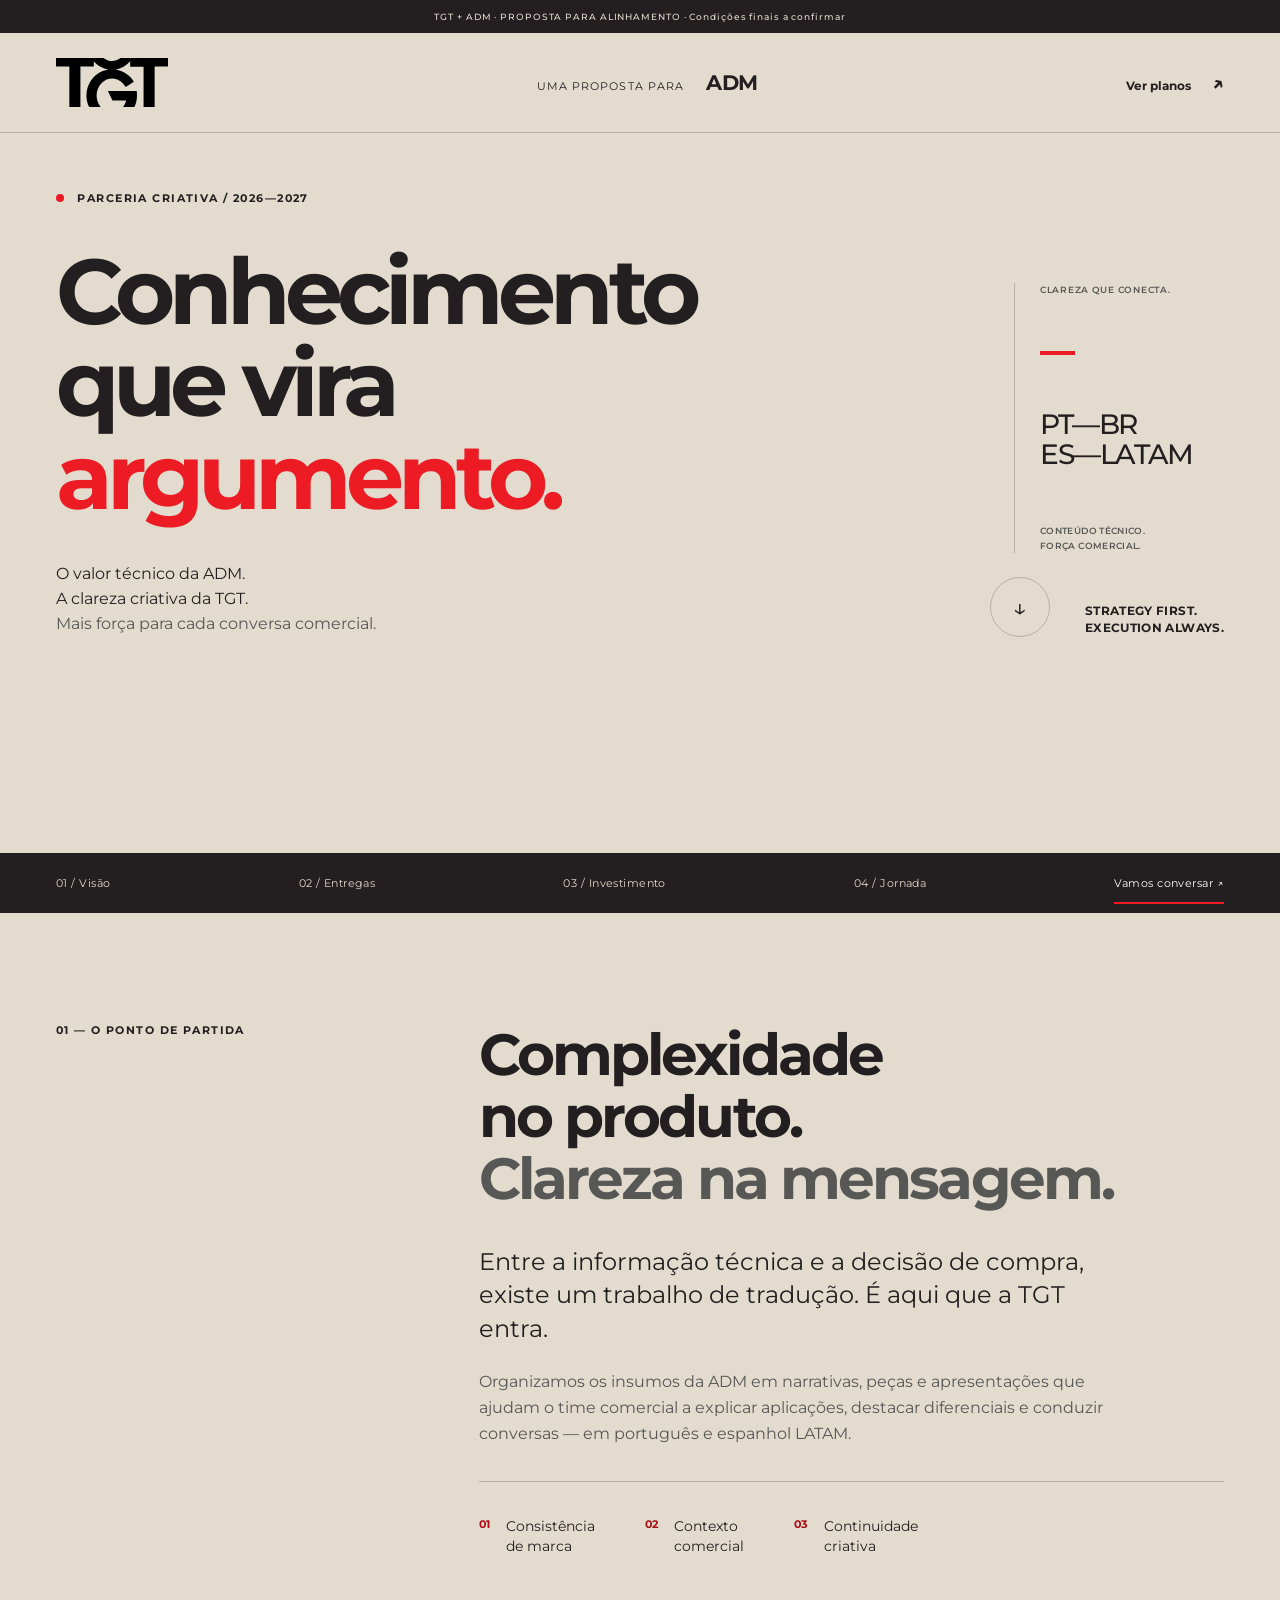
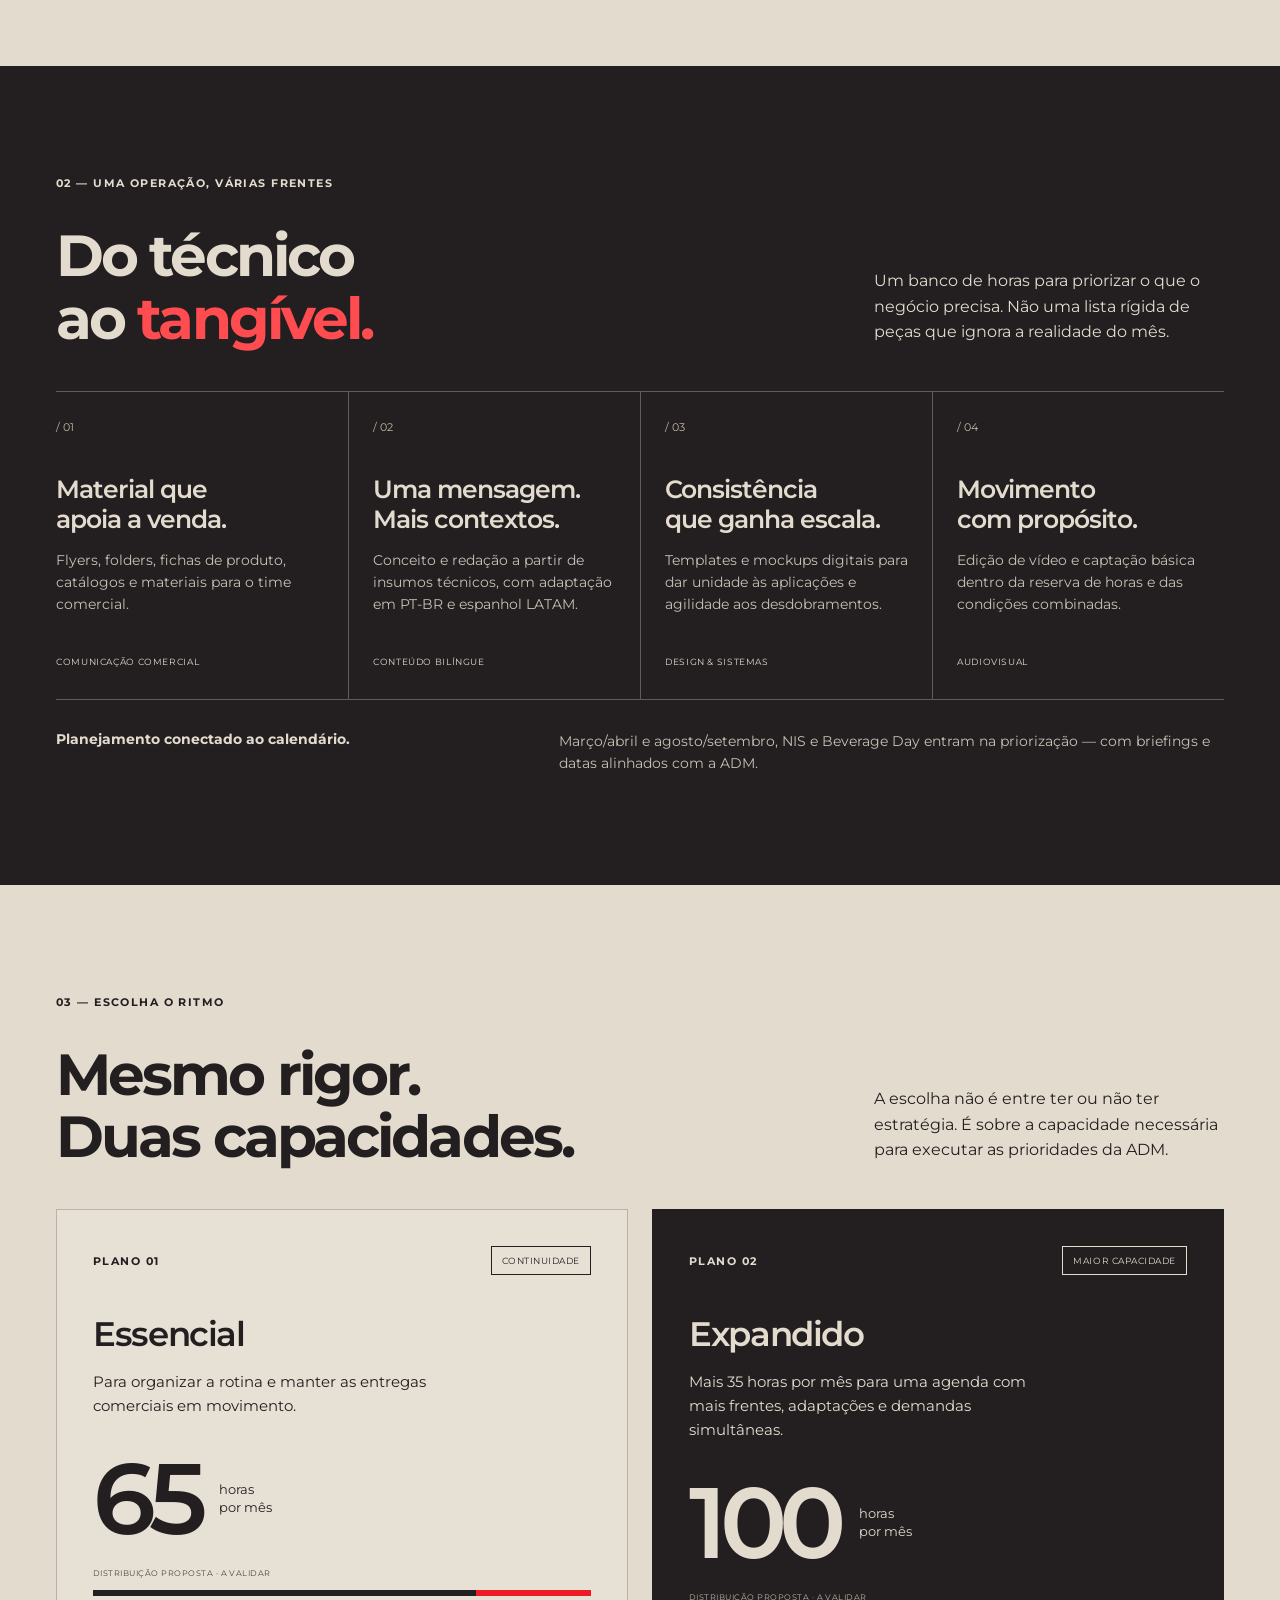
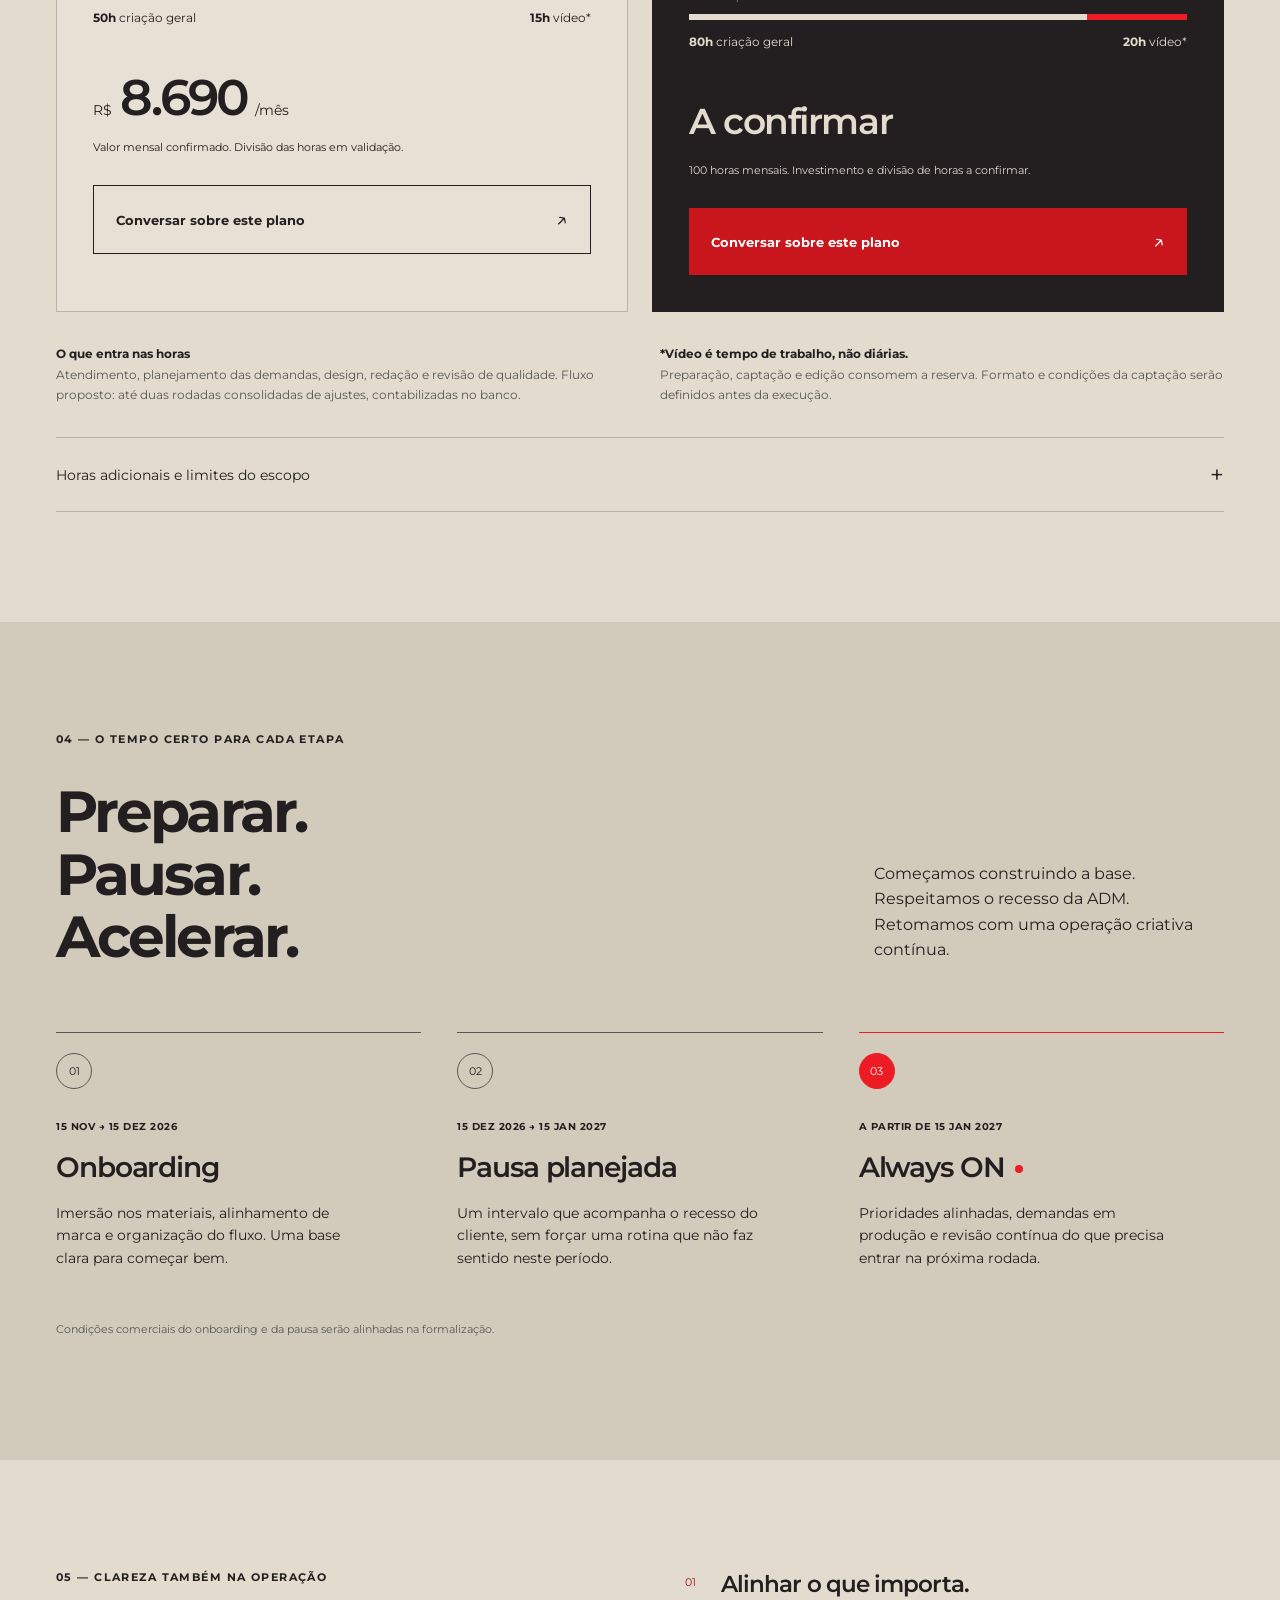
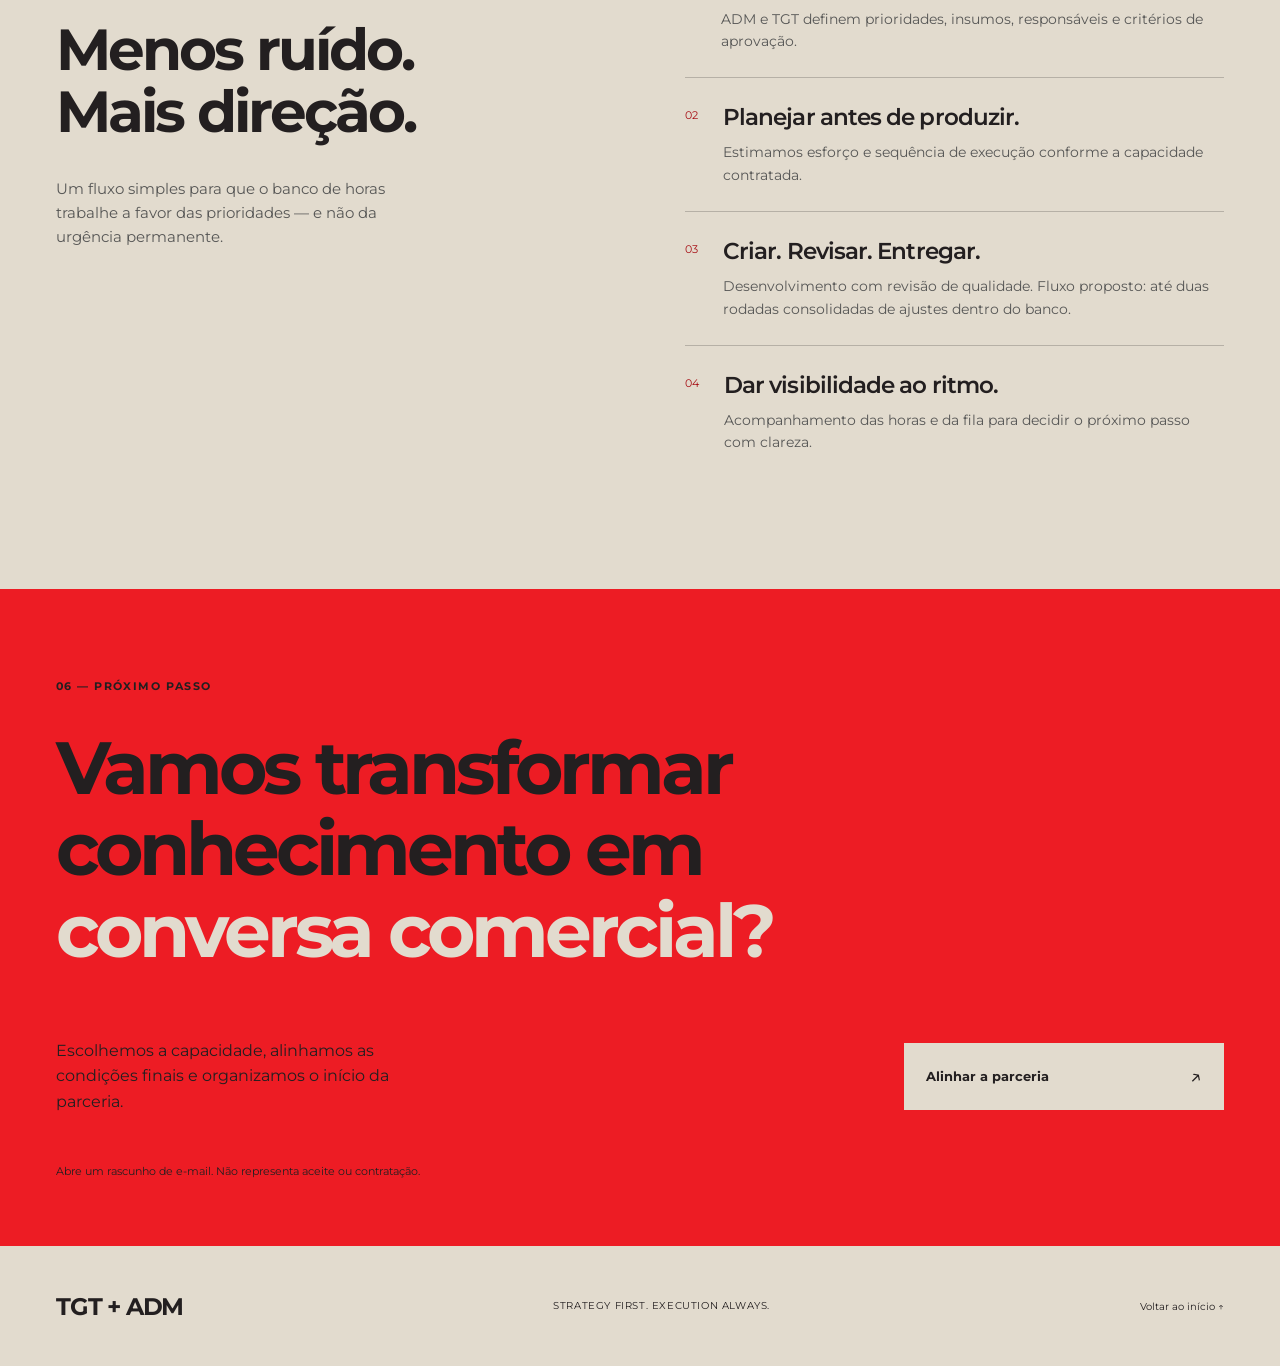
==== proposta-comercial-2026/index.html @ c3265617 "Add isolated TGT ADM commercial proposal preview" ====
<!doctype html>
<html lang="pt-BR">
<head>
<meta charset="utf-8"><meta name="viewport" content="width=device-width, initial-scale=1"><meta name="robots" content="noindex,nofollow"><meta name="theme-color" content="#231F20"><meta name="description" content="TGT + ADM. Proposta de parceria criativa recorrente para transformar conhecimento técnico em comunicação comercial."><title>TGT + ADM — Strategy First. Execution Always.</title><link rel="preconnect" href="https://fonts.googleapis.com"><link rel="preconnect" href="https://fonts.gstatic.com" crossorigin><link href="https://fonts.googleapis.com/css2?family=Montserrat:wght@400;500;600;700;800&display=swap" rel="stylesheet"><link rel="stylesheet" href="styles.css"><script src="app.js" defer></script>
</head>
<body>
<a class="skip" href="#conteudo">Pular para o conteúdo</a>
<div class="draft" role="note">TGT + ADM · PROPOSTA PARA ALINHAMENTO · Condições finais a confirmar</div>
<header class="header"><a href="#inicio" class="wordmark" aria-label="TGT Studio, início"><img src="tgt-logo.svg" alt="TGT Studio" width="112" height="48"></a><span class="collab">UMA PROPOSTA PARA <b>ADM</b></span><a class="header-link" href="#investimento">Ver planos <span aria-hidden="true">↗</span></a></header>
<main id="conteudo">
<section class="hero wrap" id="inicio" aria-labelledby="hero-title">
<div class="eyebrow"><span class="dot"></span> PARCERIA CRIATIVA / 2026—2027</div>
<h1 id="hero-title">Conhecimento<br>que vira<br><em>argumento.</em></h1>
<div class="hero-bottom"><p>O valor técnico da ADM.<br>A clareza criativa da TGT.<br><strong>Mais força para cada conversa comercial.</strong></p><a href="#proposta" class="round-link" aria-label="Explorar a proposta"><span aria-hidden="true">↓</span></a><div class="signature">STRATEGY FIRST.<br>EXECUTION ALWAYS.</div></div>
<div class="hero-stamp" aria-hidden="true"><span class="rail-label">CLAREZA QUE CONECTA.</span><span class="rail-rule"></span><span class="rail-language">PT—BR<br>ES—LATAM</span><span class="rail-small">CONTEÚDO TÉCNICO.<br>FORÇA COMERCIAL.</span></div>
</section>
<nav class="wayfinder" aria-label="Navegação da proposta"><div class="wrap"><a href="#proposta">01 / Visão</a><a href="#escopo">02 / Entregas</a><a href="#investimento">03 / Investimento</a><a href="#cronograma">04 / Jornada</a><a href="#proximo">Vamos conversar ↗</a></div></nav>
<section id="proposta" class="section wrap vision"><div class="section-kicker">01 — O PONTO DE PARTIDA</div><div><h2>Complexidade<br>no produto.<br><span class="muted">Clareza na mensagem.</span></h2><p class="lead">Entre a informação técnica e a decisão de compra, existe um trabalho de tradução. É aqui que a TGT entra.</p><p>Organizamos os insumos da ADM em narrativas, peças e apresentações que ajudam o time comercial a explicar aplicações, destacar diferenciais e conduzir conversas — em português e espanhol LATAM.</p><div class="principles"><div><b>01</b><span>Consistência<br>de marca</span></div><div><b>02</b><span>Contexto<br>comercial</span></div><div><b>03</b><span>Continuidade<br>criativa</span></div></div></div></section>
<section id="escopo" class="section scope"><div class="wrap"><div class="section-top"><div><div class="section-kicker">02 — UMA OPERAÇÃO, VÁRIAS FRENTES</div><h2>Do técnico<br>ao <em>tangível.</em></h2></div><p>Um banco de horas para priorizar o que o negócio precisa. Não uma lista rígida de peças que ignora a realidade do mês.</p></div><div class="scope-grid"><article><span class="card-number">/ 01</span><h3>Material que<br>apoia a venda.</h3><p>Flyers, folders, fichas de produto, catálogos e materiais para o time comercial.</p><span class="tag">COMUNICAÇÃO COMERCIAL</span></article><article><span class="card-number">/ 02</span><h3>Uma mensagem.<br>Mais contextos.</h3><p>Conceito e redação a partir de insumos técnicos, com adaptação em PT-BR e espanhol LATAM.</p><span class="tag">CONTEÚDO BILÍNGUE</span></article><article><span class="card-number">/ 03</span><h3>Consistência<br>que ganha escala.</h3><p>Templates e mockups digitais para dar unidade às aplicações e agilidade aos desdobramentos.</p><span class="tag">DESIGN & SISTEMAS</span></article><article><span class="card-number">/ 04</span><h3>Movimento<br>com propósito.</h3><p>Edição de vídeo e captação básica dentro da reserva de horas e das condições combinadas.</p><span class="tag">AUDIOVISUAL</span></article></div><div class="scope-foot"><b>Planejamento conectado ao calendário.</b><p>Março/abril e agosto/setembro, NIS e Beverage Day entram na priorização — com briefings e datas alinhados com a ADM.</p></div></div></section>
<section id="investimento" class="section wrap"><div class="section-top"><div><div class="section-kicker">03 — ESCOLHA O RITMO</div><h2>Mesmo rigor.<br><em>Duas capacidades.</em></h2></div><p>A escolha não é entre ter ou não ter estratégia. É sobre a capacidade necessária para executar as prioridades da ADM.</p></div><div class="plans"><article class="plan"><div class="plan-top"><span class="eyebrow">PLANO 01</span><span class="plan-label">CONTINUIDADE</span></div><h3>Essencial</h3><p class="plan-desc">Para organizar a rotina e manter as entregas comerciais em movimento.</p><div class="capacity"><strong data-value="baseHours">65</strong><span>horas<br>por mês</span></div><div class="allocation"><span class="allocation-caption">DISTRIBUIÇÃO PROPOSTA · A VALIDAR</span><div class="bar"><span style="width:76.923%"></span></div><p><span><b data-value="baseGeneral">50h</b> criação geral</span><span><b data-value="baseVideo">15h</b> vídeo*</span></p></div><div class="price"><span>R$</span> <strong data-value="basePrice">8.690</strong><span>/mês</span></div><p class="fine">Valor mensal confirmado. Divisão das horas em validação.</p><a class="button outline plan-cta" data-plan="Essencial" href="mailto:j.butuem@gmail.com?subject=Proposta%20ADM%20%7C%20Plano%20Essencial">Conversar sobre este plano <span aria-hidden="true">↗</span></a></article><article class="plan expanded"><div class="plan-top"><span class="eyebrow">PLANO 02</span><span class="plan-label">MAIOR CAPACIDADE</span></div><h3>Expandido</h3><p class="plan-desc">Mais 35 horas por mês para uma agenda com mais frentes, adaptações e demandas simultâneas.</p><div class="capacity"><strong data-value="expandedHours">100</strong><span>horas<br>por mês</span></div><div class="allocation"><span class="allocation-caption">DISTRIBUIÇÃO PROPOSTA · A VALIDAR</span><div class="bar"><span style="width:80%"></span></div><p><span><b data-value="expandedGeneral">80h</b> criação geral</span><span><b data-value="expandedVideo">20h</b> vídeo*</span></p></div><div class="price price-pending"><strong data-value="expandedPrice">A confirmar</strong></div><p class="fine">100 horas mensais. Investimento e divisão de horas a confirmar.</p><a class="button plan-cta" data-plan="Expandido" href="mailto:j.butuem@gmail.com?subject=Proposta%20ADM%20%7C%20Plano%20Expandido">Conversar sobre este plano <span aria-hidden="true">↗</span></a></article></div><div class="plan-notes"><p><b>O que entra nas horas</b><br>Atendimento, planejamento das demandas, design, redação e revisão de qualidade. Fluxo proposto: até duas rodadas consolidadas de ajustes, contabilizadas no banco.</p><p><b>*Vídeo é tempo de trabalho, não diárias.</b><br>Preparação, captação e edição consomem a reserva. Formato e condições da captação serão definidos antes da execução.</p></div><details><summary>Horas adicionais e limites do escopo <span aria-hidden="true">+</span></summary><div class="details-content"><p>Condições especiais para horas adicionais de clientes com contrato, conforme a especialidade. Referência projetada para 2027: <b>criação geral R$ 108/h</b> e <b>vídeo R$ 152/h</b>.</p><p>Nenhum excedente é automático: demanda, estimativa e investimento adicional precisam de aprovação prévia. Produção avançada, produção física de kits, deslocamentos, casting, locações e equipamentos especiais são orçados separadamente.</p></div></details></section>
<section id="cronograma" class="section timeline-section"><div class="wrap"><div class="section-top"><div><div class="section-kicker">04 — O TEMPO CERTO PARA CADA ETAPA</div><h2>Preparar.<br>Pausar.<br><em>Acelerar.</em></h2></div><p>Começamos construindo a base. Respeitamos o recesso da ADM. Retomamos com uma operação criativa contínua.</p></div><div class="timeline"><article><div class="timeline-point"><span>01</span></div><p class="date">15 NOV → 15 DEZ 2026</p><h3>Onboarding</h3><p>Imersão nos materiais, alinhamento de marca e organização do fluxo. Uma base clara para começar bem.</p></article><article><div class="timeline-point"><span>02</span></div><p class="date">15 DEZ 2026 → 15 JAN 2027</p><h3>Pausa planejada</h3><p>Um intervalo que acompanha o recesso do cliente, sem forçar uma rotina que não faz sentido neste período.</p></article><article><div class="timeline-point active"><span>03</span></div><p class="date">A PARTIR DE 15 JAN 2027</p><h3>Always ON<span class="dot"></span></h3><p>Prioridades alinhadas, demandas em produção e revisão contínua do que precisa entrar na próxima rodada.</p></article></div><p class="timeline-note">Condições comerciais do onboarding e da pausa serão alinhadas na formalização.</p></div></section>
<section id="processo" class="section wrap process"><div><div class="section-kicker">05 — CLAREZA TAMBÉM NA OPERAÇÃO</div><h2>Menos ruído.<br><em>Mais direção.</em></h2><p>Um fluxo simples para que o banco de horas trabalhe a favor das prioridades — e não da urgência permanente.</p></div><ol><li><span>01</span><div><h3>Alinhar o que importa.</h3><p>ADM e TGT definem prioridades, insumos, responsáveis e critérios de aprovação.</p></div></li><li><span>02</span><div><h3>Planejar antes de produzir.</h3><p>Estimamos esforço e sequência de execução conforme a capacidade contratada.</p></div></li><li><span>03</span><div><h3>Criar. Revisar. Entregar.</h3><p>Desenvolvimento com revisão de qualidade. Fluxo proposto: até duas rodadas consolidadas de ajustes dentro do banco.</p></div></li><li><span>04</span><div><h3>Dar visibilidade ao ritmo.</h3><p>Acompanhamento das horas e da fila para decidir o próximo passo com clareza.</p></div></li></ol></section>
<section id="proximo" class="closing"><div class="wrap"><div class="section-kicker">06 — PRÓXIMO PASSO</div><h2>Vamos transformar<br>conhecimento em<br><em>conversa comercial?</em></h2><div class="closing-bottom"><p>Escolhemos a capacidade, alinhamos as condições finais e organizamos o início da parceria.</p><a class="button light" href="mailto:j.butuem@gmail.com?subject=TGT%20%2B%20ADM%20%7C%20Alinhar%20proposta&body=Ol%C3%A1%2C%20vamos%20conversar%20sobre%20a%20proposta%20TGT%20%2B%20ADM%20e%20alinhar%20as%20condi%C3%A7%C3%B5es%20finais%3F">Alinhar a parceria <span aria-hidden="true">↗</span></a></div><p class="cta-note">Abre um rascunho de e-mail. Não representa aceite ou contratação.</p></div></section>
</main><footer class="wrap"><span class="footer-mark">TGT + ADM</span><p>STRATEGY FIRST. EXECUTION ALWAYS.</p><a href="#inicio">Voltar ao início ↑</a></footer>
</body></html>
---- proposta-comercial-2026/styles.css ----
:root{--ink:#231f20;--paper:#e2dbce;--red:#ed1c24;--gray:#575756;--line:rgba(35,31,32,.23)}*{box-sizing:border-box}html{scroll-behavior:smooth;scroll-padding-top:80px}body{margin:0;background:var(--paper);color:var(--ink);font-family:Arial,Helvetica,sans-serif;-webkit-font-smoothing:antialiased}a{color:inherit;text-decoration:none}button,a,summary{-webkit-tap-highlight-color:transparent}a:focus-visible,summary:focus-visible{outline:3px solid currentColor;outline-offset:6px}.skip{position:fixed;top:-100px;left:12px;z-index:100;background:var(--paper);padding:15px}.skip:focus{top:10px}.wrap{width:min(1280px,calc(100% - 112px));margin:auto}.draft{font-size:11px;letter-spacing:.07em;text-align:center;background:#f5b947;color:var(--ink);padding:9px 16px}.header{height:100px;padding:0 56px;display:flex;align-items:center;justify-content:space-between;border-bottom:1px solid var(--line)}.wordmark{font-size:54px;font-weight:900;letter-spacing:-5px;line-height:.7;display:flex;align-items:center;gap:15px}.wordmark span{font-size:10px;letter-spacing:.1em;writing-mode:vertical-rl}.collab{font-size:11px;letter-spacing:.1em}.collab b{font-size:21px;letter-spacing:-.03em;margin-left:18px}.header-link{font-size:12px;font-weight:bold;padding:16px 0}.header-link span{margin-left:18px;font-size:20px}.hero{position:relative;padding-top:58px;padding-bottom:42px;min-height:720px}.eyebrow,.section-kicker{font-size:11px;letter-spacing:.13em;font-weight:700}.dot{display:inline-block;width:8px;height:8px;background:var(--red);border-radius:50%;margin-right:9px}.hero h1{font-size:clamp(60px,7.7vw,118px);font-weight:500;letter-spacing:-.072em;line-height:.94;margin:42px 0 40px;position:relative;z-index:1}em{font-family:Georgia,'Times New Roman',serif;font-weight:400;letter-spacing:-.055em}.hero h1 em{color:var(--red)}.hero-stamp{position:absolute;right:20px;top:145px;font-size:85px;font-weight:bold;letter-spacing:-.06em;line-height:.94;transform:rotate(-8deg);padding:28px;border:1px solid var(--line);width:265px;aspect-ratio:1;display:flex;flex-direction:column;justify-content:center}.hero-stamp span{font-size:40px;color:var(--red);font-weight:400}.hero-bottom{display:flex;align-items:flex-end;justify-content:space-between;gap:35px}.hero-bottom p{font-size:16px;line-height:1.55;margin:0}.hero-bottom strong{font-weight:400;color:var(--gray)}.round-link{display:flex;align-items:center;justify-content:center;border:1px solid var(--line);width:60px;height:60px;border-radius:50%;font-size:25px;margin-left:auto;transition:background .2s}.round-link:hover{background:var(--ink);color:var(--paper)}.signature{font-size:12px;font-weight:bold;letter-spacing:.03em;line-height:1.4}.wayfinder{position:sticky;top:0;z-index:10;background:var(--ink);color:var(--paper)}.wayfinder .wrap{display:flex;justify-content:space-between;align-items:center;gap:20px}.wayfinder a{font-size:11px;letter-spacing:.04em;padding:23px 0;white-space:nowrap;position:relative}.wayfinder a:last-child{color:#fff}.wayfinder a[aria-current=true]:after{content:'';position:absolute;bottom:9px;left:0;width:100%;height:2px;background:var(--red)}.section{padding-top:110px;padding-bottom:110px}.section-kicker{margin-bottom:34px}h2{font-size:clamp(42px,4.8vw,72px);font-weight:500;line-height:1.02;letter-spacing:-.055em;margin:0 0 35px}p{line-height:1.6}h3{font-weight:500;letter-spacing:-.04em}.muted{color:var(--gray)}.vision{display:grid;grid-template-columns:1fr 2fr;gap:50px}.vision .lead{font-size:24px;line-height:1.4;max-width:650px}.vision p:not(.lead){font-size:16px;max-width:640px;color:var(--gray)}.principles{display:flex;gap:50px;padding-top:35px;margin-top:35px;border-top:1px solid var(--line)}.principles div{display:flex;gap:16px;font-size:14px;line-height:1.4}.principles b{font-size:11px;color:#a71016}.scope{background:var(--ink);color:var(--paper)}.section-top{display:flex;justify-content:space-between;align-items:flex-end;gap:60px;margin-bottom:42px}.section-top h2{margin-bottom:0}.section-top>p{font-size:16px;max-width:350px;margin:0 0 4px}.scope em{color:#ff4c50}.scope-grid{display:grid;grid-template-columns:repeat(4,1fr);border-top:1px solid #625b5b;border-bottom:1px solid #625b5b}.scope-grid article{padding:28px 24px 32px 0;display:flex;flex-direction:column}.scope-grid article+article{border-left:1px solid #625b5b;padding-left:24px}.card-number{color:#c3b8a6;font-size:11px}.scope-grid h3{font-size:27px;line-height:1.12;margin:40px 0 15px}.scope-grid p{font-size:14px;color:#c7c0b5;margin:0 0 40px}.tag{font-size:9px;letter-spacing:.07em;margin-top:auto}.scope-foot{display:grid;grid-template-columns:1fr 1.5fr;gap:60px;padding-top:30px;font-size:14px}.scope-foot p{margin:0;color:#c7c0b5}.plans{display:grid;grid-template-columns:1fr 1fr;gap:24px}.plan{border:1px solid var(--line);padding:36px;background:rgba(255,255,255,.14)}.plan.expanded{background:var(--ink);color:var(--paper)}.plan-top{display:flex;justify-content:space-between;gap:20px;align-items:center}.plan-label{font-size:9px;letter-spacing:.06em;border:1px solid currentColor;padding:8px 10px}.plan h3{font-size:36px;margin:38px 0 10px}.plan-desc{font-size:15px;max-width:360px;min-height:48px}.capacity{display:flex;align-items:center;gap:20px;margin:35px 0 25px}.capacity strong{font-size:100px;line-height:.9;letter-spacing:-.075em;font-weight:500}.capacity>span{font-size:13px;line-height:1.4}.bar{height:6px;background:var(--red);overflow:hidden}.bar span{display:block;background:var(--ink);height:100%;transform-origin:left}.expanded .bar span{background:var(--paper)}.allocation p{display:flex;justify-content:space-between;font-size:12px}.allocation b{font-weight:bold}.price{margin-top:40px;display:flex;align-items:baseline;gap:8px}.price strong{font-size:50px;font-weight:500;letter-spacing:-.055em}.price>span{font-size:14px}.fine{font-size:11px;min-height:35px;line-height:1.5}.button{display:flex;justify-content:space-between;align-items:center;gap:20px;background:var(--red);color:#fff;padding:20px 22px;font-size:13px;font-weight:bold;min-height:60px;transition:transform .2s,background .2s}.button:hover{background:#bd1017;transform:translateY(-2px)}.button span{font-size:22px;font-weight:400}.button.outline{background:transparent;color:var(--ink);border:1px solid var(--ink)}.button.outline:hover{background:var(--ink);color:var(--paper)}.plan-notes{display:grid;grid-template-columns:1fr 1fr;gap:40px;padding:20px 0}.plan-notes p{font-size:12px;line-height:1.7;color:var(--gray)}.plan-notes b{color:var(--ink)}details{border-top:1px solid var(--line);border-bottom:1px solid var(--line)}summary{cursor:pointer;list-style:none;padding:22px 0;font-size:14px;display:flex;justify-content:space-between;align-items:center}summary::-webkit-details-marker{display:none}summary span{font-size:24px}details[open] summary span{transform:rotate(45deg)}.details-content{max-width:850px;padding-bottom:20px;font-size:13px}.timeline-section{background:#d2cabb}.timeline{display:grid;grid-template-columns:repeat(3,1fr);gap:36px;margin-top:65px}.timeline-point{border-top:1px solid var(--gray);padding-top:20px}.timeline-point span{display:inline-flex;width:36px;height:36px;border:1px solid var(--gray);border-radius:50%;align-items:center;justify-content:center;font-size:11px}.timeline-point.active{border-color:var(--red)}.timeline-point.active span{background:var(--red);color:#fff;border-color:var(--red)}.date{font-size:10px;font-weight:bold;letter-spacing:.05em;margin:30px 0 15px}.timeline h3{font-size:28px;margin:0 0 18px}.timeline h3 .dot{margin-left:10px;vertical-align:middle}.timeline article>p:last-child{font-size:14px;max-width:315px}.timeline-note{font-size:11px;color:var(--gray);margin-top:38px}.process{display:grid;grid-template-columns:1fr 1fr;gap:90px}.process>div>p{max-width:375px;font-size:15px;color:var(--gray)}.process ol{list-style:none;padding:0;margin:0}.process li{display:flex;gap:25px;padding:25px 0;border-top:1px solid var(--line)}.process li:first-child{padding-top:0;border:0}.process li>span{font-size:11px;color:#a71016;padding-top:5px}.process h3{font-size:23px;margin:0 0 10px}.process li p{font-size:14px;color:var(--gray);margin:0}.closing{background:var(--red);color:var(--ink);padding:90px 0 55px}.closing h2{font-size:clamp(45px,6.2vw,90px);line-height:1.04;max-width:1100px;margin-bottom:50px}.closing h2 em{color:#fff}.closing-bottom{display:flex;align-items:center;justify-content:space-between;gap:60px}.closing-bottom p{max-width:390px;font-size:16px}.button.light{background:var(--paper);color:var(--ink);min-width:320px}.button.light:hover{background:#fff}.cta-note{font-size:11px;margin-top:32px}footer{display:flex;justify-content:space-between;align-items:center;gap:30px;min-height:120px;font-size:10px}footer p{letter-spacing:.06em}.footer-mark{font-size:24px;font-weight:bold;letter-spacing:-.05em}footer a{padding:16px 0}.in-view .bar span{animation:capacity .65s ease-out}.in-view .timeline-point.active span{animation:point .45s ease-out}@keyframes capacity{from{transform:scaleX(.6)}to{transform:scaleX(1)}}@keyframes point{from{transform:scale(.8)}to{transform:scale(1)}}@media(min-width:1500px){.hero{min-height:780px}}@media(max-width:1000px){.wrap{width:calc(100% - 64px)}.header{padding:0 32px}.hero-stamp{right:0;width:200px;font-size:64px;top:130px}.hero{min-height:620px}.hero h1{font-size:80px}.section{padding:80px 0}.vision{grid-template-columns:1fr 2.2fr;gap:30px}.scope-grid{grid-template-columns:1fr 1fr}.scope-grid article{padding:28px!important;border-bottom:1px solid #625b5b}.scope-grid article:nth-child(3){border-left:0}.scope-grid article:nth-child(3),.scope-grid article:nth-child(4){border-bottom:0}.plan{padding:25px}.plan-label{font-size:8px}.plan-top{gap:8px}.price strong{font-size:44px}.process{gap:45px}.timeline{gap:24px}.signature{font-size:10px}.section-top>p{max-width:300px}.principles{gap:25px}}@media(max-width:700px){html{scroll-padding-top:67px}.wrap{width:calc(100% - 40px)}.draft{font-size:9px;line-height:1.4;padding:8px 12px}.header{height:82px;padding:0 20px}.wordmark{font-size:44px;gap:12px}.wordmark span{font-size:8px}.collab{font-size:8px}.collab b{display:block;margin:5px 0 0;font-size:18px}.header-link{font-size:10px}.header-link span{margin-left:8px}.hero{padding-top:35px;min-height:auto;padding-bottom:34px}.hero .eyebrow{font-size:9px}.hero h1{font-size:clamp(49px,11.6vw,80px);margin:37px 0 30px;letter-spacing:-.065em}.hero-stamp{display:none}.hero-bottom{gap:15px;align-items:center}.hero-bottom p{font-size:12px}.hero-bottom strong{display:block;max-width:225px;margin-top:9px}.signature{display:none}.round-link{flex-shrink:0;width:48px;height:48px;font-size:21px}.wayfinder .wrap{width:100%;padding:0 20px;gap:24px;overflow-x:auto;scrollbar-width:none}.wayfinder .wrap::-webkit-scrollbar{display:none}.wayfinder a{font-size:10px;padding:20px 0}.wayfinder a:last-child{display:none}.section{padding-top:65px;padding-bottom:65px}.section-kicker{font-size:9px;margin-bottom:25px}h2{font-size:43px;margin-bottom:25px}.vision{display:block}.vision .lead{font-size:20px}.vision p:not(.lead){font-size:14px}.principles{gap:15px;justify-content:space-between;padding-top:25px;margin-top:25px}.principles div{font-size:11px;gap:8px}.principles b{font-size:9px}.section-top{display:block;margin-bottom:30px}.section-top>p{font-size:14px;max-width:100%;margin-top:25px}.scope-grid{grid-template-columns:1fr 1fr}.scope-grid article{padding:24px 14px 24px 0!important}.scope-grid article:nth-child(even){padding-left:14px!important}.scope-grid h3{font-size:23px;margin:28px 0 15px}.scope-grid p{font-size:12px;margin-bottom:25px}.tag{font-size:8px;line-height:1.4}.scope-foot{display:block;padding-top:25px;font-size:12px}.scope-foot p{margin-top:12px}.plans{grid-template-columns:1fr;gap:20px}.plan{padding:28px}.plan h3{margin-top:30px}.plan-label{font-size:9px}.plan-desc{min-height:0}.capacity strong{font-size:95px}.price strong{font-size:50px}.fine{min-height:0;margin-bottom:22px}.plan-notes{grid-template-columns:1fr;gap:0;padding:14px 0}.plan-notes p{margin:10px 0}.timeline{grid-template-columns:1fr;margin-top:35px;gap:25px}.timeline article{position:relative;padding-left:58px}.timeline-point{position:absolute;left:0;top:0;height:100%;border-top:0;border-left:1px solid var(--gray);padding:0 0 0 0}.timeline-point span{position:relative;left:-1px;background:#d2cabb}.date{margin:4px 0 12px;font-size:10px}.timeline article>p:last-child{max-width:none;margin-bottom:0}.timeline h3{font-size:27px}.timeline-note{margin-top:30px}.process{display:block}.process ol{margin-top:35px}.process h3{font-size:22px}.process li{gap:20px}.closing{padding:65px 0 35px}.closing h2{font-size:clamp(39px,9.7vw,64px);margin-bottom:30px}.closing-bottom{display:block}.closing-bottom p{font-size:14px}.button.light{min-width:0;margin-top:28px}.cta-note{font-size:10px;max-width:260px}footer{flex-wrap:wrap;padding-top:28px;padding-bottom:28px;gap:15px}footer p{order:3;width:100%;margin:0;font-size:8px}.footer-mark{font-size:21px}footer a{margin-left:auto;font-size:10px}}@media(max-width:360px){.plan{padding:22px}.plan-label{font-size:8px;padding:7px}.button{padding:18px 16px;font-size:12px}.scope-grid h3{font-size:20px}.collab{display:none}.principles div{flex-direction:column;gap:6px}.price strong{font-size:46px}}@media(prefers-reduced-motion:reduce){html{scroll-behavior:auto}*,*:before,*:after{animation:none!important;transition:none!important}}@media print{.draft{display:block}.header{height:70px}.wayfinder,.round-link,footer a{display:none}.wrap{width:90%}.hero{min-height:auto}.hero h1{font-size:70px}.hero-stamp{font-size:45px;width:150px;top:80px}.section{padding:40px 0}.section h2{font-size:40px}.plan,.scope-grid article,.timeline article{break-inside:avoid}.closing h2{font-size:55px}.button{border:1px solid currentColor}body{-webkit-print-color-adjust:exact;print-color-adjust:exact}}

/* Verified TGT source mark, original proportions. */
.wordmark{letter-spacing:normal;line-height:1}.wordmark img{display:block;width:112px;height:auto}.expanded .button{background:#c9161d}.expanded .button:hover{background:#a91017}@media(max-width:700px){.wordmark img{width:88px}}

/* TGT guide alignment: Montserrat headings. Acumin Pro is used only if locally
   licensed/installed; no proprietary font binaries are embedded or redistributed. */
:root{--title-font:'Montserrat',Arial,Helvetica,sans-serif;--body-font:'Acumin Pro','Montserrat',Arial,Helvetica,sans-serif}
body{font-family:var(--body-font)}
h1,h2,h3,.capacity,.price,.eyebrow,.section-kicker,.signature,.footer-mark,.plan-label,.tag,.date{font-family:var(--title-font)}
h1,h2,h3{font-weight:700}
em{font-family:inherit;font-weight:700;font-style:normal;letter-spacing:inherit}
.hero h1{font-size:clamp(60px,7.15vw,108px);font-weight:700;letter-spacing:-.065em;line-height:1.01;margin-top:40px}
h2{font-size:clamp(40px,4.5vw,66px);line-height:1.08;letter-spacing:-.05em}
h3{font-weight:600;letter-spacing:-.04em}
.hero-stamp{transform:none;border:0;border-left:1px solid var(--line);width:210px;aspect-ratio:auto;top:150px;right:0;padding:0 0 0 25px;height:270px;display:flex;justify-content:space-between;align-items:flex-start;letter-spacing:normal;line-height:1.5}
.hero-stamp .rail-label{font-family:var(--title-font);font-size:9px;letter-spacing:.08em;color:var(--gray);font-weight:600}
.hero-stamp .rail-rule{width:35px;height:4px;background:var(--red)}
.hero-stamp .rail-language{font-family:var(--title-font);font-size:28px;font-weight:500;letter-spacing:-.05em;color:var(--ink);line-height:1.1}
.hero-stamp .rail-small{font-size:9px;line-height:1.6;color:var(--gray);font-weight:600;letter-spacing:.04em}
.draft{background:var(--ink);color:var(--paper);font-size:9px;font-weight:500;letter-spacing:.1em;padding:11px 16px}
.allocation-caption{display:block;font-size:8px;letter-spacing:.06em;margin-bottom:12px;opacity:.8}
.price-pending{min-height:60px;align-items:center}.price-pending strong{font-size:36px;font-weight:600;letter-spacing:-.04em}
.capacity strong{font-weight:600}.price strong{font-weight:600}.scope-grid h3{font-size:25px;line-height:1.2}.plan h3{font-size:34px}.closing h2{font-size:clamp(42px,5.8vw,84px);font-weight:700;letter-spacing:-.055em;line-height:1.1}.closing h2 em{color:var(--paper)}
@media(max-width:1100px){.hero-stamp{width:165px;padding-left:18px}.hero-stamp .rail-language{font-size:24px}.hero h1{font-size:7.2vw}.hero{min-height:610px}.hero-stamp .rail-label{font-size:8px}}
@media(max-width:850px){.hero-stamp{display:none}.hero h1{font-size:9vw}.plan-top{flex-wrap:wrap}.price-pending strong{font-size:30px}}
@media(max-width:700px){.hero h1{font-size:clamp(44px,10.5vw,74px);line-height:1.05;letter-spacing:-.06em}.hero{min-height:0}h2{font-size:clamp(36px,9.7vw,47px);line-height:1.1}.scope-grid h3{font-size:21px}.closing h2{font-size:clamp(33px,8.7vw,55px);line-height:1.13}.draft{font-size:8px;padding:9px 16px}.price-pending strong{font-size:34px}.hero-bottom p{font-size:11px}.plan-top{flex-wrap:nowrap}.plan-desc{font-size:14px}}
@media(max-width:360px){.scope-grid h3{font-size:18px}.hero h1{font-size:10.2vw}.hero .eyebrow{font-size:8px}.plan-label{font-size:7px}.eyebrow{font-size:10px}.closing h2{font-size:8.6vw}}
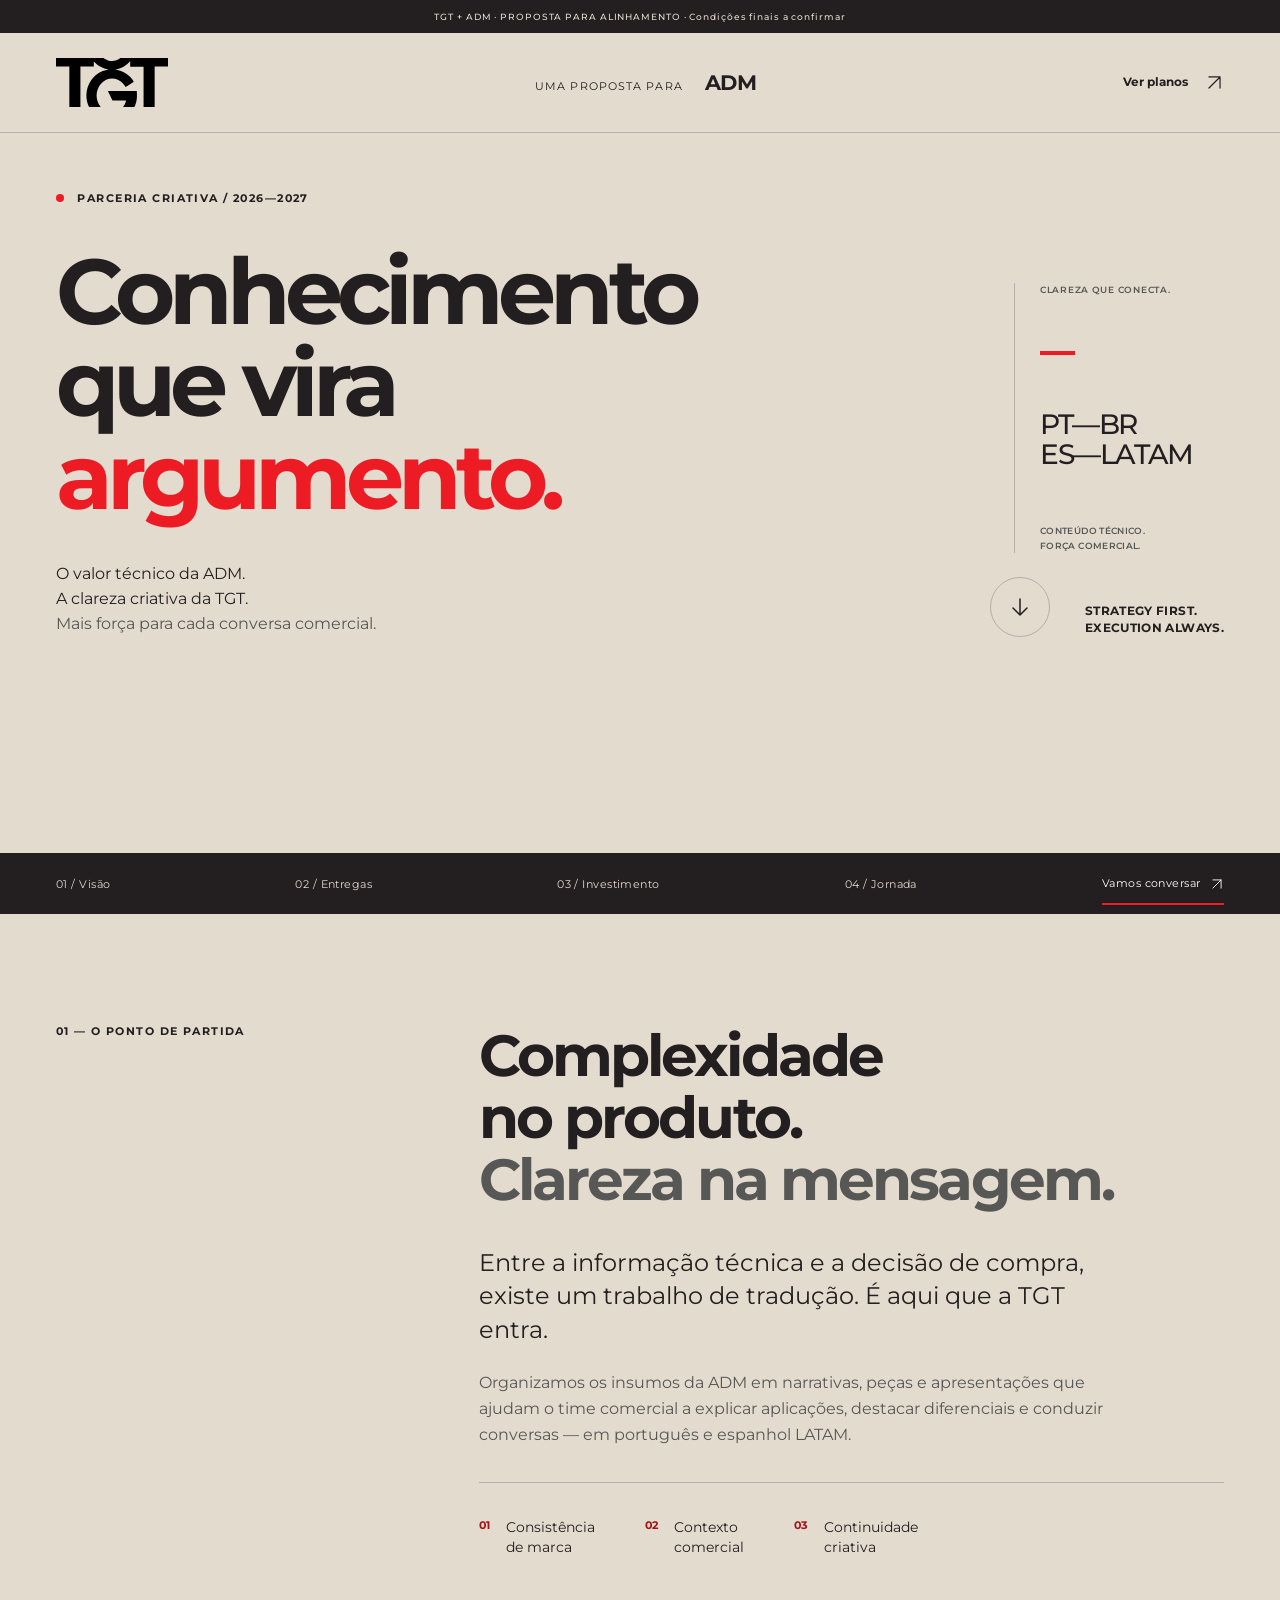
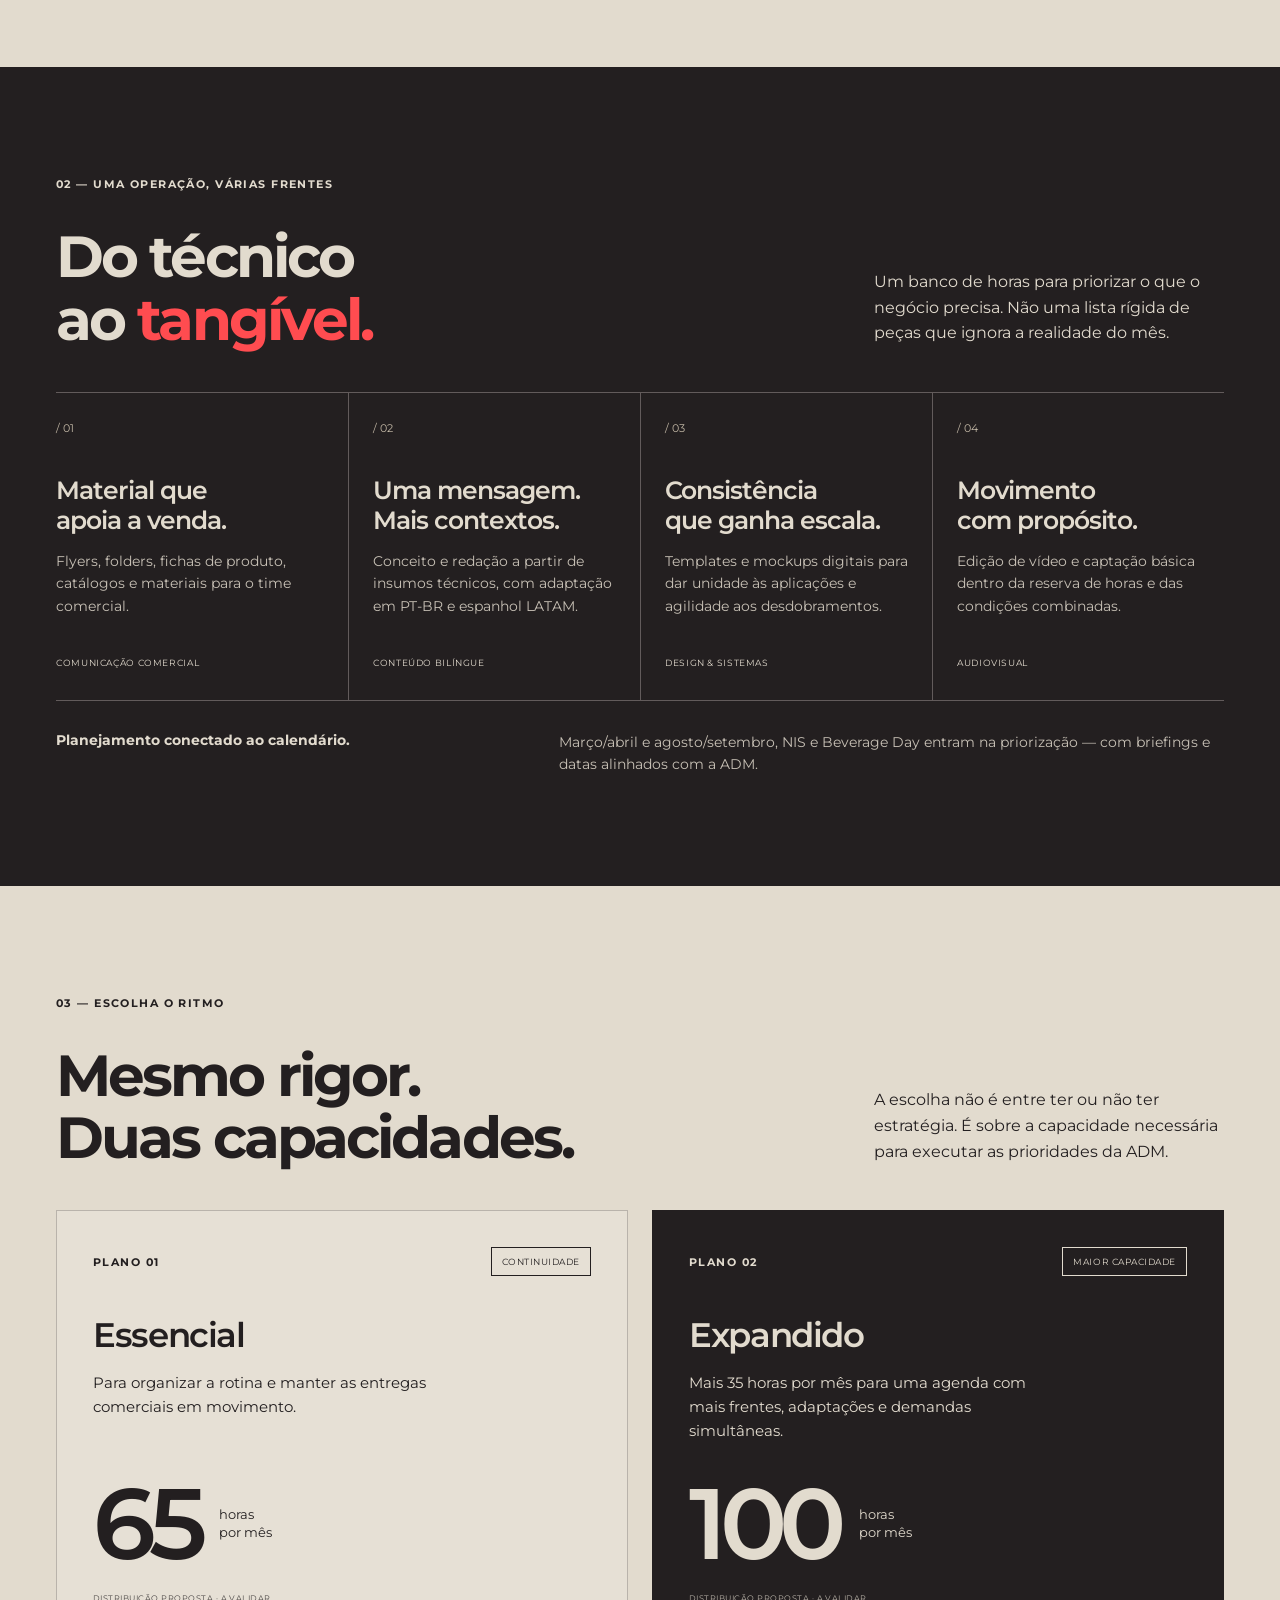
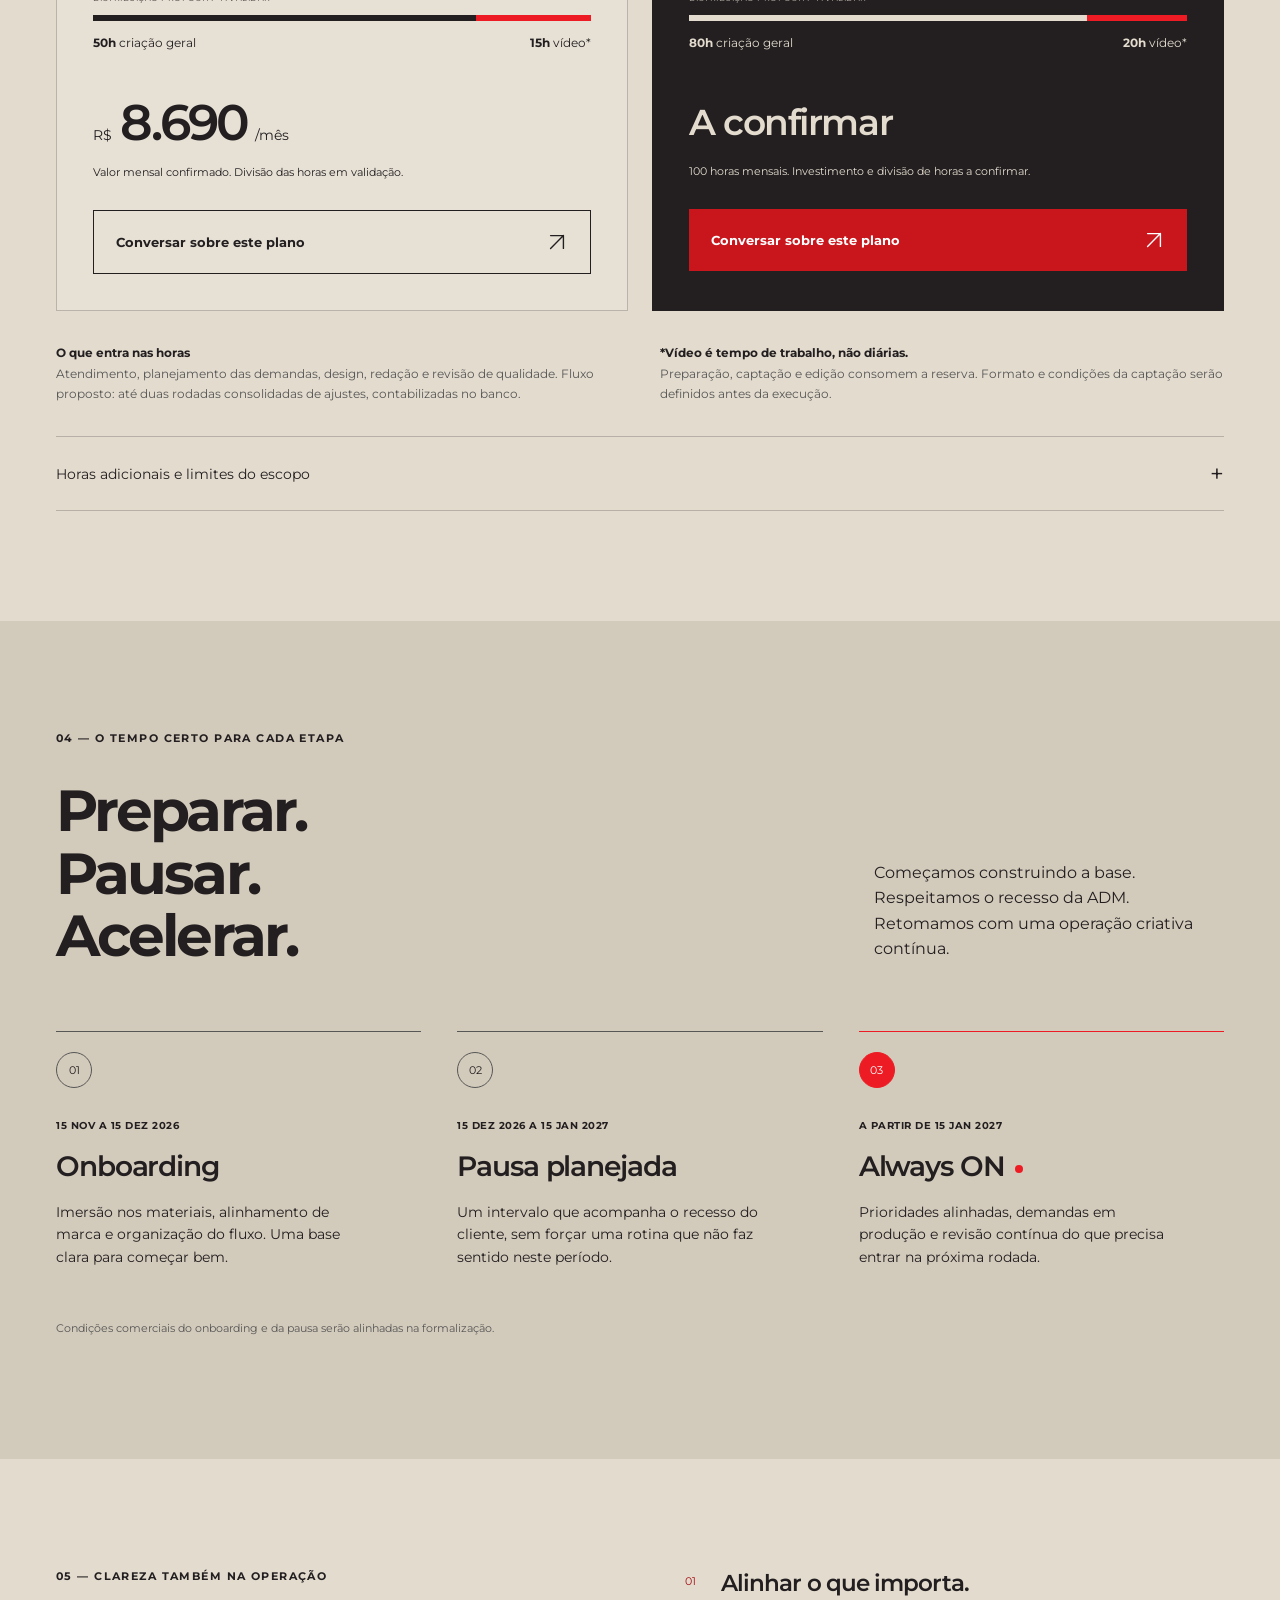
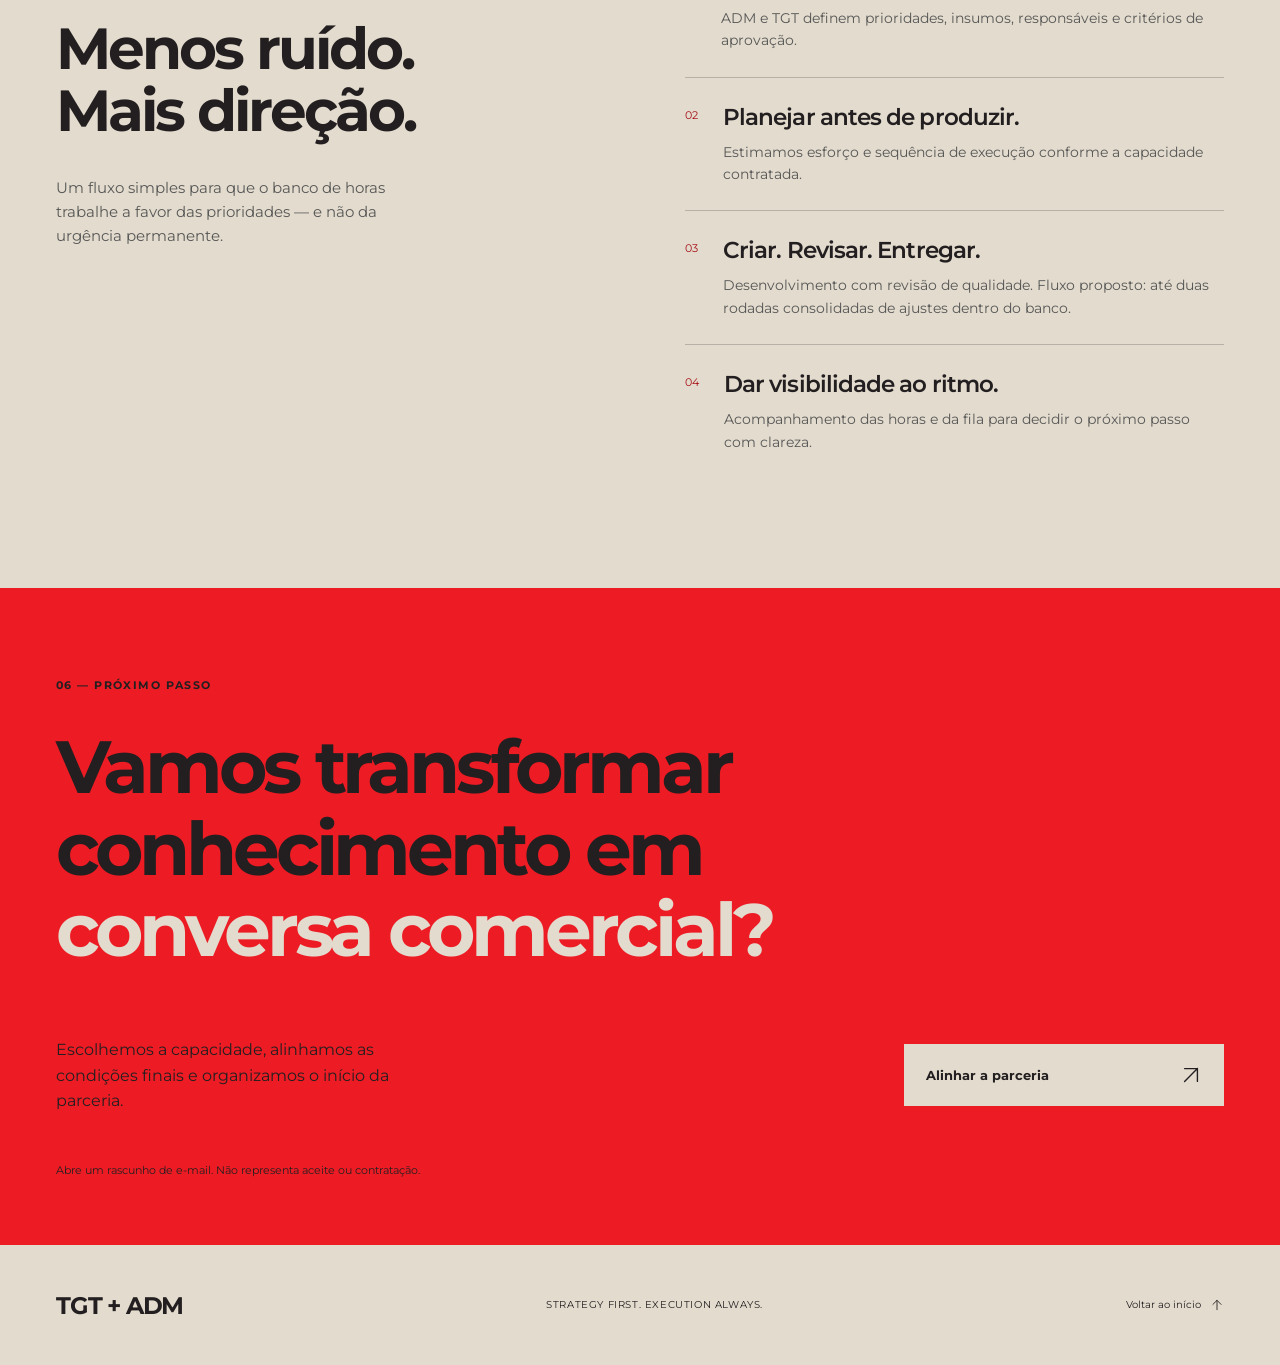
==== commit 8e107c7c: "Polish proposal SVG arrows and plan alignment" ====
--- a/proposta-comercial-2026/index.html
+++ b/proposta-comercial-2026/index.html
@@ -6,20 +6,20 @@
 <body>
 <a class="skip" href="#conteudo">Pular para o conteúdo</a>
 <div class="draft" role="note">TGT + ADM · PROPOSTA PARA ALINHAMENTO · Condições finais a confirmar</div>
-<header class="header"><a href="#inicio" class="wordmark" aria-label="TGT Studio, início"><img src="tgt-logo.svg" alt="TGT Studio" width="112" height="48"></a><span class="collab">UMA PROPOSTA PARA <b>ADM</b></span><a class="header-link" href="#investimento">Ver planos <span aria-hidden="true">↗</span></a></header>
+<header class="header"><a href="#inicio" class="wordmark" aria-label="TGT Studio, início"><img src="tgt-logo.svg" alt="TGT Studio" width="112" height="48"></a><span class="collab">UMA PROPOSTA PARA <b>ADM</b></span><a class="header-link" href="#investimento">Ver planos <svg class="icon-arrow icon-arrow-ne" xmlns="http://www.w3.org/2000/svg" width="24" height="24" viewBox="0 0 24 24" fill="none" stroke="currentColor" stroke-width="1.5" stroke-linecap="round" stroke-linejoin="round" aria-hidden="true" focusable="false"><path d="M5 19 19 5M5 5h14v14"/></svg></a></header>
 <main id="conteudo">
 <section class="hero wrap" id="inicio" aria-labelledby="hero-title">
 <div class="eyebrow"><span class="dot"></span> PARCERIA CRIATIVA / 2026—2027</div>
 <h1 id="hero-title">Conhecimento<br>que vira<br><em>argumento.</em></h1>
-<div class="hero-bottom"><p>O valor técnico da ADM.<br>A clareza criativa da TGT.<br><strong>Mais força para cada conversa comercial.</strong></p><a href="#proposta" class="round-link" aria-label="Explorar a proposta"><span aria-hidden="true">↓</span></a><div class="signature">STRATEGY FIRST.<br>EXECUTION ALWAYS.</div></div>
+<div class="hero-bottom"><p>O valor técnico da ADM.<br>A clareza criativa da TGT.<br><strong>Mais força para cada conversa comercial.</strong></p><a href="#proposta" class="round-link" aria-label="Explorar a proposta"><svg class="icon-arrow icon-arrow-down" xmlns="http://www.w3.org/2000/svg" width="24" height="24" viewBox="0 0 24 24" fill="none" stroke="currentColor" stroke-width="1.5" stroke-linecap="round" stroke-linejoin="round" aria-hidden="true" focusable="false"><path d="M12 4v16M5 13l7 7 7-7"/></svg></a><div class="signature">STRATEGY FIRST.<br>EXECUTION ALWAYS.</div></div>
 <div class="hero-stamp" aria-hidden="true"><span class="rail-label">CLAREZA QUE CONECTA.</span><span class="rail-rule"></span><span class="rail-language">PT—BR<br>ES—LATAM</span><span class="rail-small">CONTEÚDO TÉCNICO.<br>FORÇA COMERCIAL.</span></div>
 </section>
-<nav class="wayfinder" aria-label="Navegação da proposta"><div class="wrap"><a href="#proposta">01 / Visão</a><a href="#escopo">02 / Entregas</a><a href="#investimento">03 / Investimento</a><a href="#cronograma">04 / Jornada</a><a href="#proximo">Vamos conversar ↗</a></div></nav>
+<nav class="wayfinder" aria-label="Navegação da proposta"><div class="wrap"><a href="#proposta">01 / Visão</a><a href="#escopo">02 / Entregas</a><a href="#investimento">03 / Investimento</a><a href="#cronograma">04 / Jornada</a><a href="#proximo">Vamos conversar <svg class="icon-arrow icon-arrow-ne" xmlns="http://www.w3.org/2000/svg" width="24" height="24" viewBox="0 0 24 24" fill="none" stroke="currentColor" stroke-width="1.5" stroke-linecap="round" stroke-linejoin="round" aria-hidden="true" focusable="false"><path d="M5 19 19 5M5 5h14v14"/></svg></a></div></nav>
 <section id="proposta" class="section wrap vision"><div class="section-kicker">01 — O PONTO DE PARTIDA</div><div><h2>Complexidade<br>no produto.<br><span class="muted">Clareza na mensagem.</span></h2><p class="lead">Entre a informação técnica e a decisão de compra, existe um trabalho de tradução. É aqui que a TGT entra.</p><p>Organizamos os insumos da ADM em narrativas, peças e apresentações que ajudam o time comercial a explicar aplicações, destacar diferenciais e conduzir conversas — em português e espanhol LATAM.</p><div class="principles"><div><b>01</b><span>Consistência<br>de marca</span></div><div><b>02</b><span>Contexto<br>comercial</span></div><div><b>03</b><span>Continuidade<br>criativa</span></div></div></div></section>
 <section id="escopo" class="section scope"><div class="wrap"><div class="section-top"><div><div class="section-kicker">02 — UMA OPERAÇÃO, VÁRIAS FRENTES</div><h2>Do técnico<br>ao <em>tangível.</em></h2></div><p>Um banco de horas para priorizar o que o negócio precisa. Não uma lista rígida de peças que ignora a realidade do mês.</p></div><div class="scope-grid"><article><span class="card-number">/ 01</span><h3>Material que<br>apoia a venda.</h3><p>Flyers, folders, fichas de produto, catálogos e materiais para o time comercial.</p><span class="tag">COMUNICAÇÃO COMERCIAL</span></article><article><span class="card-number">/ 02</span><h3>Uma mensagem.<br>Mais contextos.</h3><p>Conceito e redação a partir de insumos técnicos, com adaptação em PT-BR e espanhol LATAM.</p><span class="tag">CONTEÚDO BILÍNGUE</span></article><article><span class="card-number">/ 03</span><h3>Consistência<br>que ganha escala.</h3><p>Templates e mockups digitais para dar unidade às aplicações e agilidade aos desdobramentos.</p><span class="tag">DESIGN & SISTEMAS</span></article><article><span class="card-number">/ 04</span><h3>Movimento<br>com propósito.</h3><p>Edição de vídeo e captação básica dentro da reserva de horas e das condições combinadas.</p><span class="tag">AUDIOVISUAL</span></article></div><div class="scope-foot"><b>Planejamento conectado ao calendário.</b><p>Março/abril e agosto/setembro, NIS e Beverage Day entram na priorização — com briefings e datas alinhados com a ADM.</p></div></div></section>
-<section id="investimento" class="section wrap"><div class="section-top"><div><div class="section-kicker">03 — ESCOLHA O RITMO</div><h2>Mesmo rigor.<br><em>Duas capacidades.</em></h2></div><p>A escolha não é entre ter ou não ter estratégia. É sobre a capacidade necessária para executar as prioridades da ADM.</p></div><div class="plans"><article class="plan"><div class="plan-top"><span class="eyebrow">PLANO 01</span><span class="plan-label">CONTINUIDADE</span></div><h3>Essencial</h3><p class="plan-desc">Para organizar a rotina e manter as entregas comerciais em movimento.</p><div class="capacity"><strong data-value="baseHours">65</strong><span>horas<br>por mês</span></div><div class="allocation"><span class="allocation-caption">DISTRIBUIÇÃO PROPOSTA · A VALIDAR</span><div class="bar"><span style="width:76.923%"></span></div><p><span><b data-value="baseGeneral">50h</b> criação geral</span><span><b data-value="baseVideo">15h</b> vídeo*</span></p></div><div class="price"><span>R$</span> <strong data-value="basePrice">8.690</strong><span>/mês</span></div><p class="fine">Valor mensal confirmado. Divisão das horas em validação.</p><a class="button outline plan-cta" data-plan="Essencial" href="mailto:j.butuem@gmail.com?subject=Proposta%20ADM%20%7C%20Plano%20Essencial">Conversar sobre este plano <span aria-hidden="true">↗</span></a></article><article class="plan expanded"><div class="plan-top"><span class="eyebrow">PLANO 02</span><span class="plan-label">MAIOR CAPACIDADE</span></div><h3>Expandido</h3><p class="plan-desc">Mais 35 horas por mês para uma agenda com mais frentes, adaptações e demandas simultâneas.</p><div class="capacity"><strong data-value="expandedHours">100</strong><span>horas<br>por mês</span></div><div class="allocation"><span class="allocation-caption">DISTRIBUIÇÃO PROPOSTA · A VALIDAR</span><div class="bar"><span style="width:80%"></span></div><p><span><b data-value="expandedGeneral">80h</b> criação geral</span><span><b data-value="expandedVideo">20h</b> vídeo*</span></p></div><div class="price price-pending"><strong data-value="expandedPrice">A confirmar</strong></div><p class="fine">100 horas mensais. Investimento e divisão de horas a confirmar.</p><a class="button plan-cta" data-plan="Expandido" href="mailto:j.butuem@gmail.com?subject=Proposta%20ADM%20%7C%20Plano%20Expandido">Conversar sobre este plano <span aria-hidden="true">↗</span></a></article></div><div class="plan-notes"><p><b>O que entra nas horas</b><br>Atendimento, planejamento das demandas, design, redação e revisão de qualidade. Fluxo proposto: até duas rodadas consolidadas de ajustes, contabilizadas no banco.</p><p><b>*Vídeo é tempo de trabalho, não diárias.</b><br>Preparação, captação e edição consomem a reserva. Formato e condições da captação serão definidos antes da execução.</p></div><details><summary>Horas adicionais e limites do escopo <span aria-hidden="true">+</span></summary><div class="details-content"><p>Condições especiais para horas adicionais de clientes com contrato, conforme a especialidade. Referência projetada para 2027: <b>criação geral R$ 108/h</b> e <b>vídeo R$ 152/h</b>.</p><p>Nenhum excedente é automático: demanda, estimativa e investimento adicional precisam de aprovação prévia. Produção avançada, produção física de kits, deslocamentos, casting, locações e equipamentos especiais são orçados separadamente.</p></div></details></section>
-<section id="cronograma" class="section timeline-section"><div class="wrap"><div class="section-top"><div><div class="section-kicker">04 — O TEMPO CERTO PARA CADA ETAPA</div><h2>Preparar.<br>Pausar.<br><em>Acelerar.</em></h2></div><p>Começamos construindo a base. Respeitamos o recesso da ADM. Retomamos com uma operação criativa contínua.</p></div><div class="timeline"><article><div class="timeline-point"><span>01</span></div><p class="date">15 NOV → 15 DEZ 2026</p><h3>Onboarding</h3><p>Imersão nos materiais, alinhamento de marca e organização do fluxo. Uma base clara para começar bem.</p></article><article><div class="timeline-point"><span>02</span></div><p class="date">15 DEZ 2026 → 15 JAN 2027</p><h3>Pausa planejada</h3><p>Um intervalo que acompanha o recesso do cliente, sem forçar uma rotina que não faz sentido neste período.</p></article><article><div class="timeline-point active"><span>03</span></div><p class="date">A PARTIR DE 15 JAN 2027</p><h3>Always ON<span class="dot"></span></h3><p>Prioridades alinhadas, demandas em produção e revisão contínua do que precisa entrar na próxima rodada.</p></article></div><p class="timeline-note">Condições comerciais do onboarding e da pausa serão alinhadas na formalização.</p></div></section>
+<section id="investimento" class="section wrap"><div class="section-top"><div><div class="section-kicker">03 — ESCOLHA O RITMO</div><h2>Mesmo rigor.<br><em>Duas capacidades.</em></h2></div><p>A escolha não é entre ter ou não ter estratégia. É sobre a capacidade necessária para executar as prioridades da ADM.</p></div><div class="plans"><article class="plan"><div class="plan-top"><span class="eyebrow">PLANO 01</span><span class="plan-label">CONTINUIDADE</span></div><h3>Essencial</h3><p class="plan-desc">Para organizar a rotina e manter as entregas comerciais em movimento.</p><div class="capacity"><strong data-value="baseHours">65</strong><span>horas<br>por mês</span></div><div class="allocation"><span class="allocation-caption">DISTRIBUIÇÃO PROPOSTA · A VALIDAR</span><div class="bar"><span style="width:76.923%"></span></div><p><span><b data-value="baseGeneral">50h</b> criação geral</span><span><b data-value="baseVideo">15h</b> vídeo*</span></p></div><div class="price"><span>R$</span> <strong data-value="basePrice">8.690</strong><span>/mês</span></div><p class="fine">Valor mensal confirmado. Divisão das horas em validação.</p><a class="button outline plan-cta" data-plan="Essencial" href="mailto:j.butuem@gmail.com?subject=Proposta%20ADM%20%7C%20Plano%20Essencial">Conversar sobre este plano <svg class="icon-arrow icon-arrow-ne" xmlns="http://www.w3.org/2000/svg" width="24" height="24" viewBox="0 0 24 24" fill="none" stroke="currentColor" stroke-width="1.5" stroke-linecap="round" stroke-linejoin="round" aria-hidden="true" focusable="false"><path d="M5 19 19 5M5 5h14v14"/></svg></a></article><article class="plan expanded"><div class="plan-top"><span class="eyebrow">PLANO 02</span><span class="plan-label">MAIOR CAPACIDADE</span></div><h3>Expandido</h3><p class="plan-desc">Mais 35 horas por mês para uma agenda com mais frentes, adaptações e demandas simultâneas.</p><div class="capacity"><strong data-value="expandedHours">100</strong><span>horas<br>por mês</span></div><div class="allocation"><span class="allocation-caption">DISTRIBUIÇÃO PROPOSTA · A VALIDAR</span><div class="bar"><span style="width:80%"></span></div><p><span><b data-value="expandedGeneral">80h</b> criação geral</span><span><b data-value="expandedVideo">20h</b> vídeo*</span></p></div><div class="price price-pending"><strong data-value="expandedPrice">A confirmar</strong></div><p class="fine">100 horas mensais. Investimento e divisão de horas a confirmar.</p><a class="button plan-cta" data-plan="Expandido" href="mailto:j.butuem@gmail.com?subject=Proposta%20ADM%20%7C%20Plano%20Expandido">Conversar sobre este plano <svg class="icon-arrow icon-arrow-ne" xmlns="http://www.w3.org/2000/svg" width="24" height="24" viewBox="0 0 24 24" fill="none" stroke="currentColor" stroke-width="1.5" stroke-linecap="round" stroke-linejoin="round" aria-hidden="true" focusable="false"><path d="M5 19 19 5M5 5h14v14"/></svg></a></article></div><div class="plan-notes"><p><b>O que entra nas horas</b><br>Atendimento, planejamento das demandas, design, redação e revisão de qualidade. Fluxo proposto: até duas rodadas consolidadas de ajustes, contabilizadas no banco.</p><p><b>*Vídeo é tempo de trabalho, não diárias.</b><br>Preparação, captação e edição consomem a reserva. Formato e condições da captação serão definidos antes da execução.</p></div><details><summary>Horas adicionais e limites do escopo <span aria-hidden="true">+</span></summary><div class="details-content"><p>Condições especiais para horas adicionais de clientes com contrato, conforme a especialidade. Referência projetada para 2027: <b>criação geral R$ 108/h</b> e <b>vídeo R$ 152/h</b>.</p><p>Nenhum excedente é automático: demanda, estimativa e investimento adicional precisam de aprovação prévia. Produção avançada, produção física de kits, deslocamentos, casting, locações e equipamentos especiais são orçados separadamente.</p></div></details></section>
+<section id="cronograma" class="section timeline-section"><div class="wrap"><div class="section-top"><div><div class="section-kicker">04 — O TEMPO CERTO PARA CADA ETAPA</div><h2>Preparar.<br>Pausar.<br><em>Acelerar.</em></h2></div><p>Começamos construindo a base. Respeitamos o recesso da ADM. Retomamos com uma operação criativa contínua.</p></div><div class="timeline"><article><div class="timeline-point"><span>01</span></div><p class="date">15 NOV A 15 DEZ 2026</p><h3>Onboarding</h3><p>Imersão nos materiais, alinhamento de marca e organização do fluxo. Uma base clara para começar bem.</p></article><article><div class="timeline-point"><span>02</span></div><p class="date">15 DEZ 2026 A 15 JAN 2027</p><h3>Pausa planejada</h3><p>Um intervalo que acompanha o recesso do cliente, sem forçar uma rotina que não faz sentido neste período.</p></article><article><div class="timeline-point active"><span>03</span></div><p class="date">A PARTIR DE 15 JAN 2027</p><h3>Always ON<span class="dot"></span></h3><p>Prioridades alinhadas, demandas em produção e revisão contínua do que precisa entrar na próxima rodada.</p></article></div><p class="timeline-note">Condições comerciais do onboarding e da pausa serão alinhadas na formalização.</p></div></section>
 <section id="processo" class="section wrap process"><div><div class="section-kicker">05 — CLAREZA TAMBÉM NA OPERAÇÃO</div><h2>Menos ruído.<br><em>Mais direção.</em></h2><p>Um fluxo simples para que o banco de horas trabalhe a favor das prioridades — e não da urgência permanente.</p></div><ol><li><span>01</span><div><h3>Alinhar o que importa.</h3><p>ADM e TGT definem prioridades, insumos, responsáveis e critérios de aprovação.</p></div></li><li><span>02</span><div><h3>Planejar antes de produzir.</h3><p>Estimamos esforço e sequência de execução conforme a capacidade contratada.</p></div></li><li><span>03</span><div><h3>Criar. Revisar. Entregar.</h3><p>Desenvolvimento com revisão de qualidade. Fluxo proposto: até duas rodadas consolidadas de ajustes dentro do banco.</p></div></li><li><span>04</span><div><h3>Dar visibilidade ao ritmo.</h3><p>Acompanhamento das horas e da fila para decidir o próximo passo com clareza.</p></div></li></ol></section>
-<section id="proximo" class="closing"><div class="wrap"><div class="section-kicker">06 — PRÓXIMO PASSO</div><h2>Vamos transformar<br>conhecimento em<br><em>conversa comercial?</em></h2><div class="closing-bottom"><p>Escolhemos a capacidade, alinhamos as condições finais e organizamos o início da parceria.</p><a class="button light" href="mailto:j.butuem@gmail.com?subject=TGT%20%2B%20ADM%20%7C%20Alinhar%20proposta&body=Ol%C3%A1%2C%20vamos%20conversar%20sobre%20a%20proposta%20TGT%20%2B%20ADM%20e%20alinhar%20as%20condi%C3%A7%C3%B5es%20finais%3F">Alinhar a parceria <span aria-hidden="true">↗</span></a></div><p class="cta-note">Abre um rascunho de e-mail. Não representa aceite ou contratação.</p></div></section>
-</main><footer class="wrap"><span class="footer-mark">TGT + ADM</span><p>STRATEGY FIRST. EXECUTION ALWAYS.</p><a href="#inicio">Voltar ao início ↑</a></footer>
+<section id="proximo" class="closing"><div class="wrap"><div class="section-kicker">06 — PRÓXIMO PASSO</div><h2>Vamos transformar<br>conhecimento em<br><em>conversa comercial?</em></h2><div class="closing-bottom"><p>Escolhemos a capacidade, alinhamos as condições finais e organizamos o início da parceria.</p><a class="button light" href="mailto:j.butuem@gmail.com?subject=TGT%20%2B%20ADM%20%7C%20Alinhar%20proposta&body=Ol%C3%A1%2C%20vamos%20conversar%20sobre%20a%20proposta%20TGT%20%2B%20ADM%20e%20alinhar%20as%20condi%C3%A7%C3%B5es%20finais%3F">Alinhar a parceria <svg class="icon-arrow icon-arrow-ne" xmlns="http://www.w3.org/2000/svg" width="24" height="24" viewBox="0 0 24 24" fill="none" stroke="currentColor" stroke-width="1.5" stroke-linecap="round" stroke-linejoin="round" aria-hidden="true" focusable="false"><path d="M5 19 19 5M5 5h14v14"/></svg></a></div><p class="cta-note">Abre um rascunho de e-mail. Não representa aceite ou contratação.</p></div></section>
+</main><footer class="wrap"><span class="footer-mark">TGT + ADM</span><p>STRATEGY FIRST. EXECUTION ALWAYS.</p><a href="#inicio">Voltar ao início <svg class="icon-arrow icon-arrow-up" xmlns="http://www.w3.org/2000/svg" width="24" height="24" viewBox="0 0 24 24" fill="none" stroke="currentColor" stroke-width="1.5" stroke-linecap="round" stroke-linejoin="round" aria-hidden="true" focusable="false"><path d="M12 20V4M5 11l7-7 7 7"/></svg></a></footer>
 </body></html>
--- a/proposta-comercial-2026/styles.css
+++ b/proposta-comercial-2026/styles.css
@@ -26,3 +26,14 @@
 @media(max-width:850px){.hero-stamp{display:none}.hero h1{font-size:9vw}.plan-top{flex-wrap:wrap}.price-pending strong{font-size:30px}}
 @media(max-width:700px){.hero h1{font-size:clamp(44px,10.5vw,74px);line-height:1.05;letter-spacing:-.06em}.hero{min-height:0}h2{font-size:clamp(36px,9.7vw,47px);line-height:1.1}.scope-grid h3{font-size:21px}.closing h2{font-size:clamp(33px,8.7vw,55px);line-height:1.13}.draft{font-size:8px;padding:9px 16px}.price-pending strong{font-size:34px}.hero-bottom p{font-size:11px}.plan-top{flex-wrap:nowrap}.plan-desc{font-size:14px}}
 @media(max-width:360px){.scope-grid h3{font-size:18px}.hero h1{font-size:10.2vw}.hero .eyebrow{font-size:8px}.plan-label{font-size:7px}.eyebrow{font-size:10px}.closing h2{font-size:8.6vw}}
+
+/* SVG arrows keep UI icons independent from font glyph coverage. */
+.icon-arrow{display:inline-block;width:20px;height:20px;flex:none;vertical-align:middle}
+.header-link .icon-arrow{margin-left:14px;width:19px;height:19px}
+.round-link .icon-arrow{width:24px;height:24px}
+.wayfinder .icon-arrow,footer a .icon-arrow{width:14px;height:14px;margin-left:6px}
+.button .icon-arrow{width:22px;height:22px}
+@media(max-width:700px){.header-link .icon-arrow{margin-left:6px;width:16px;height:16px}}
+
+/* Align comparison baselines when one description uses an extra line. */
+@media(min-width:701px){.plan-desc{min-height:72px}}
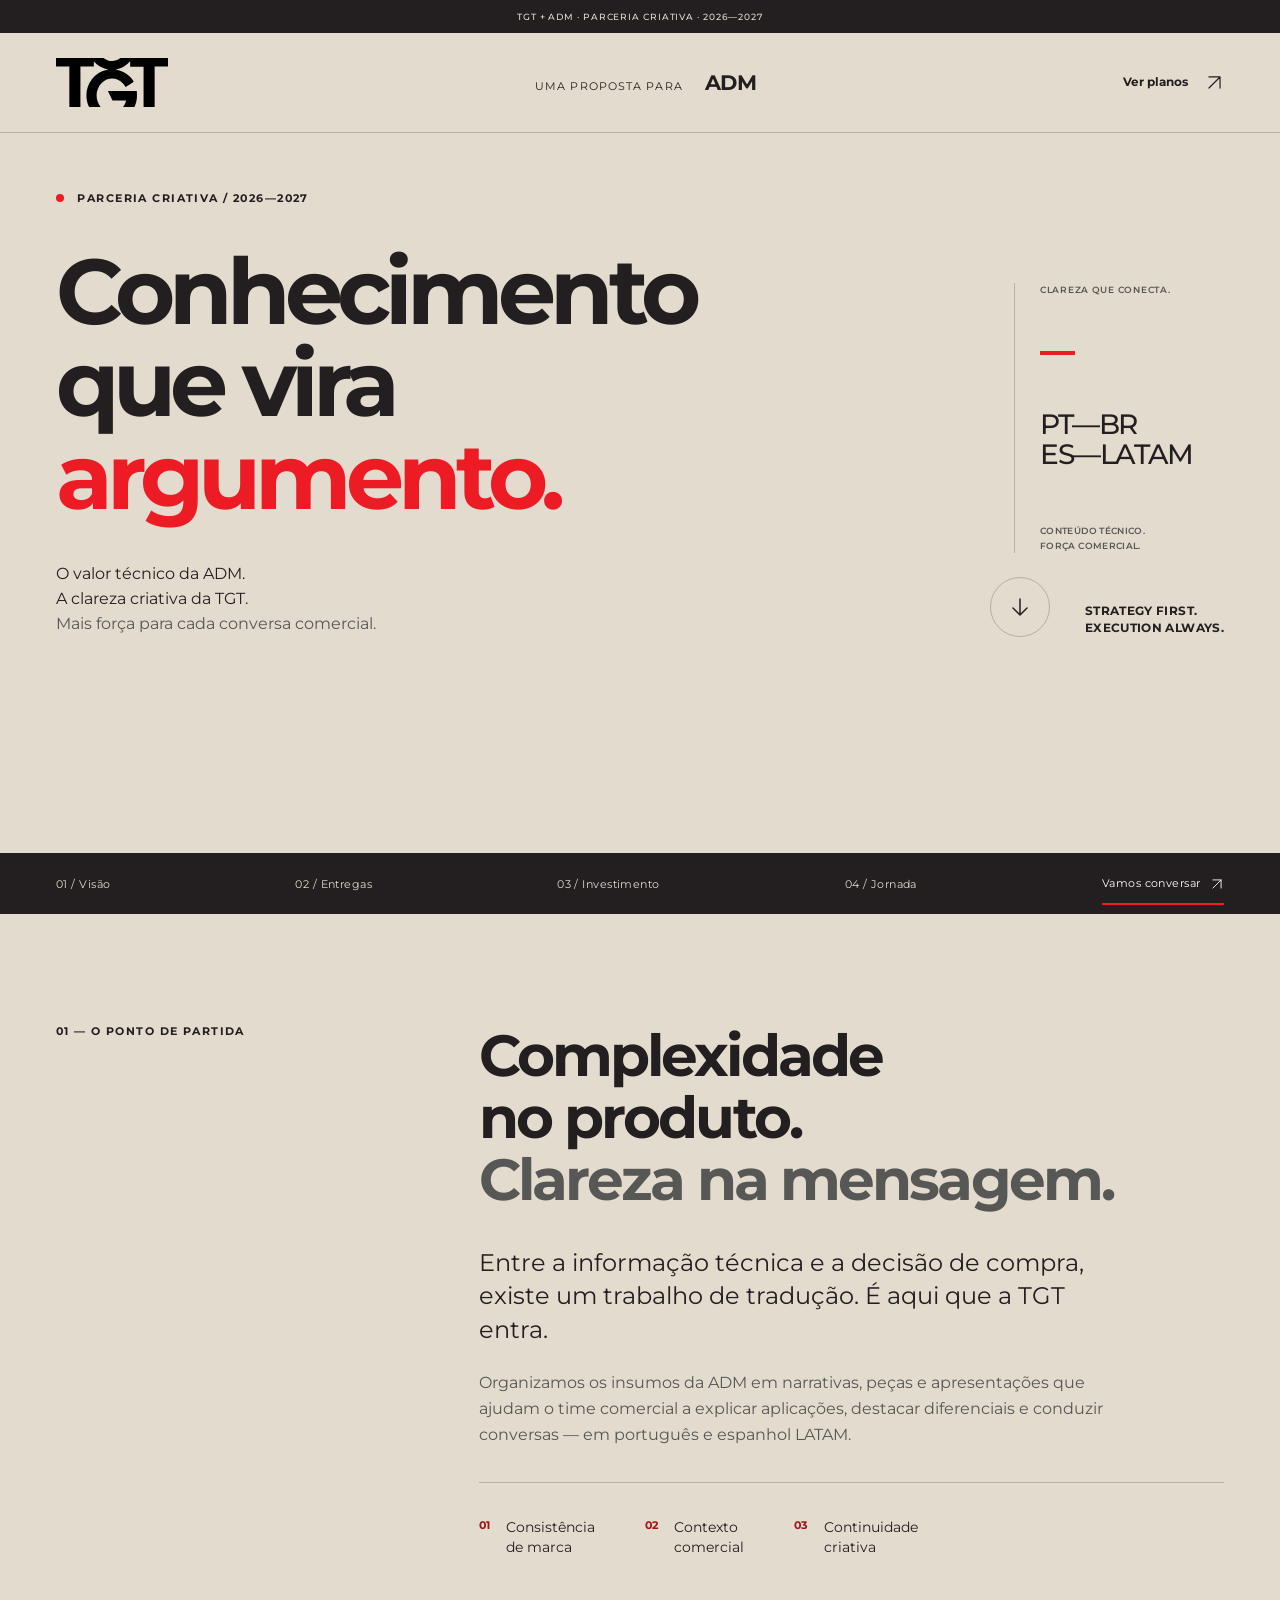
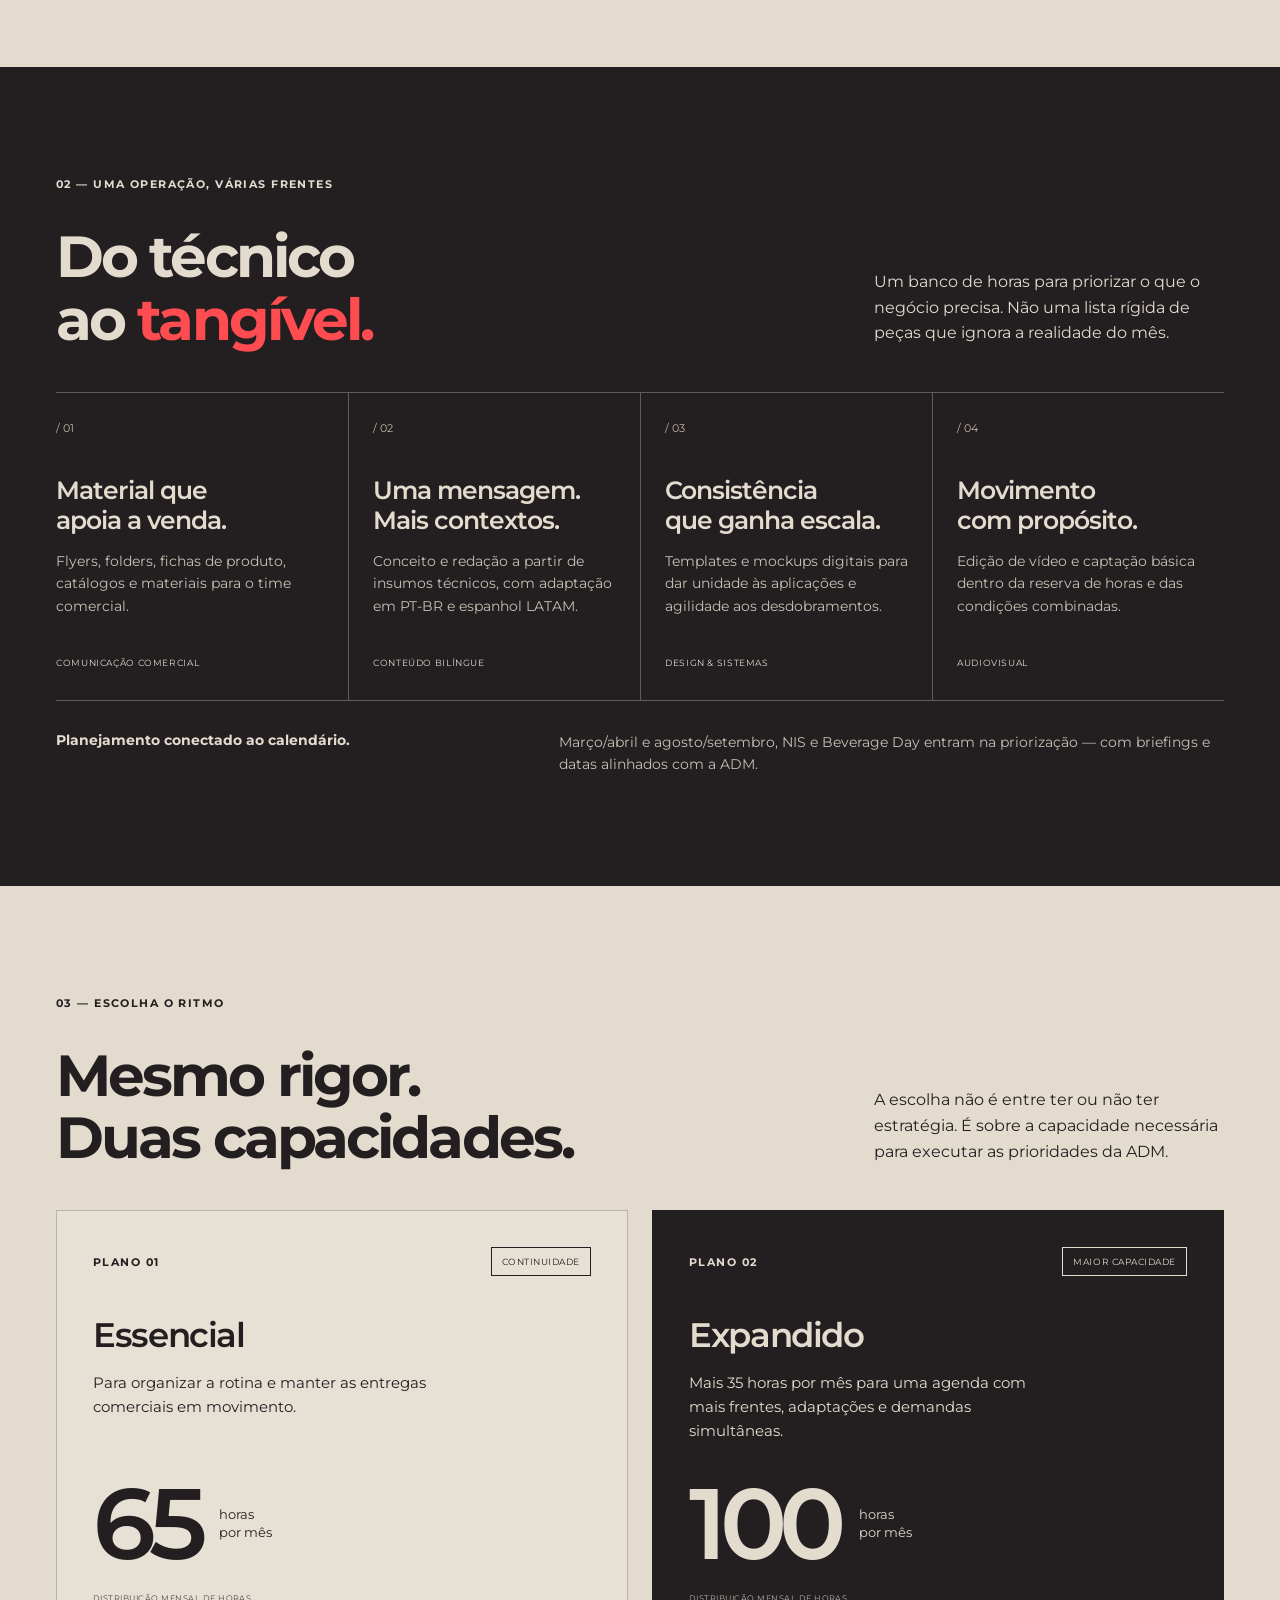
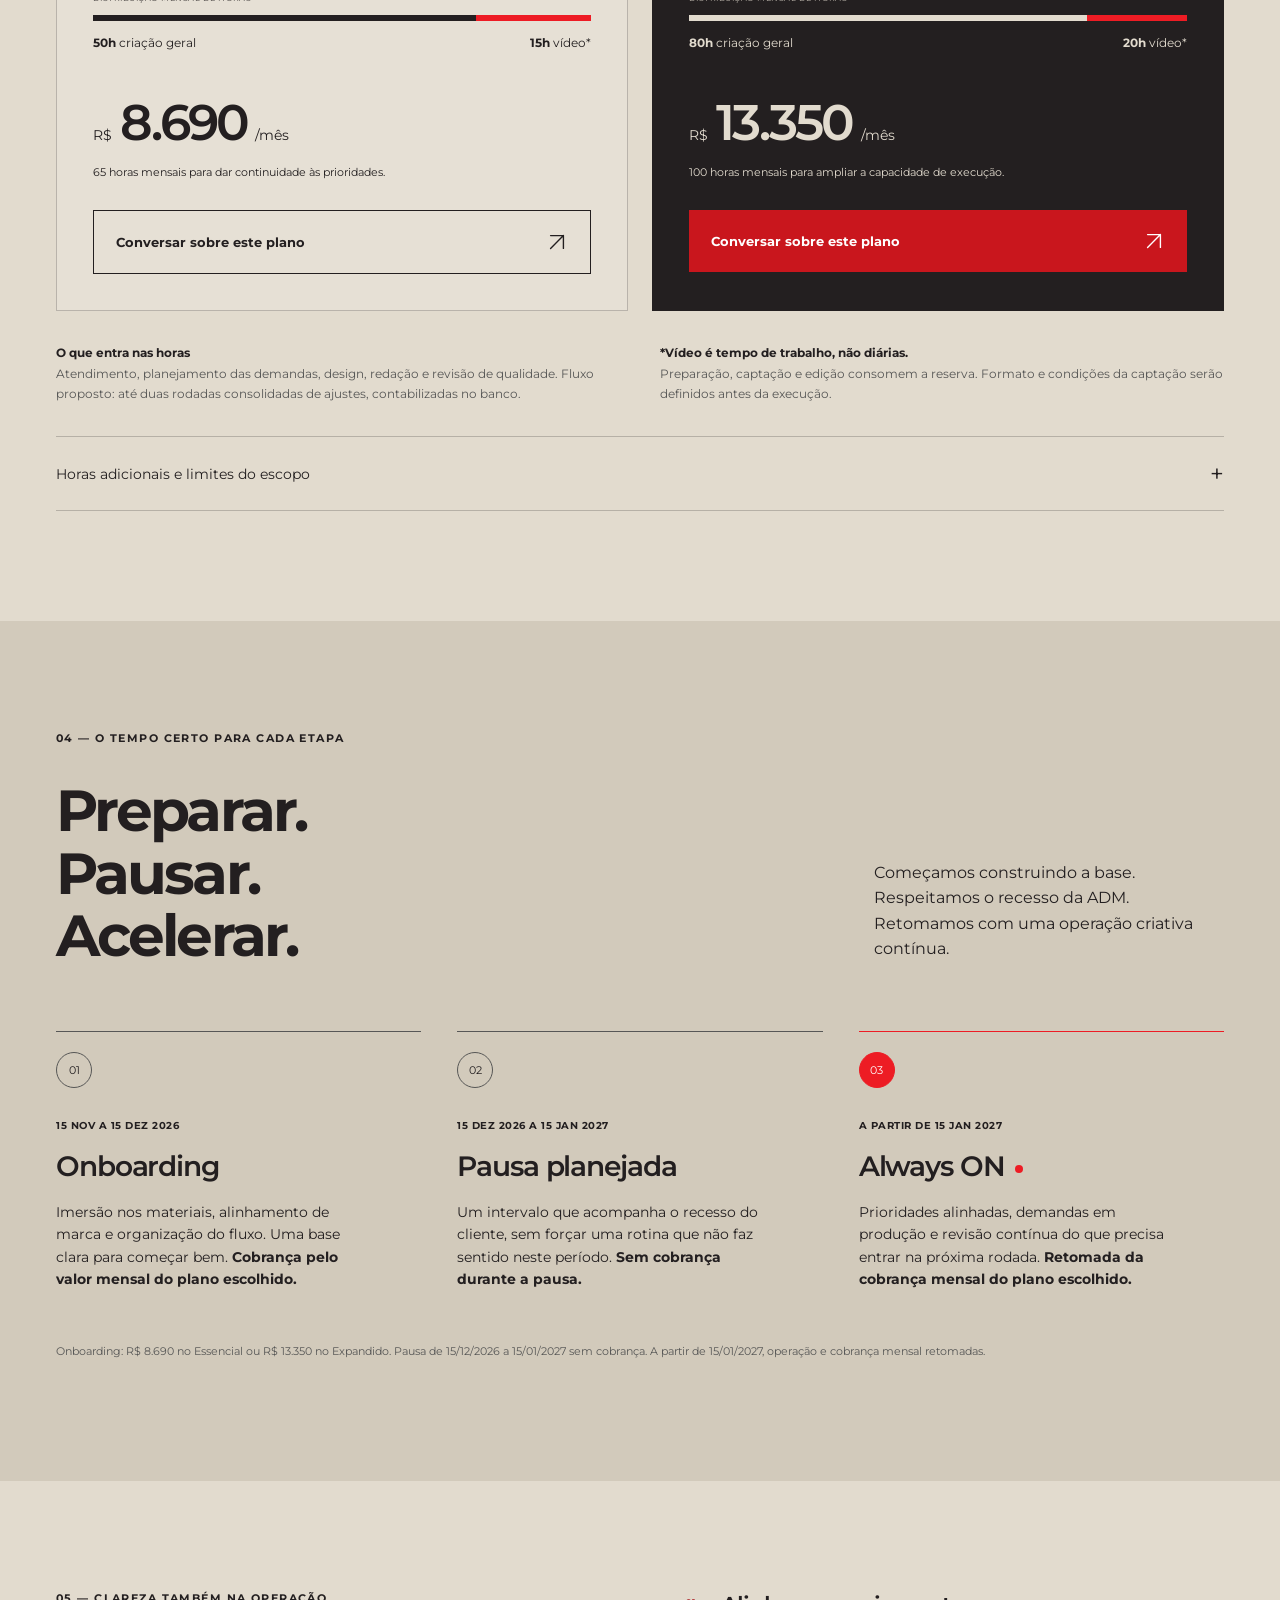
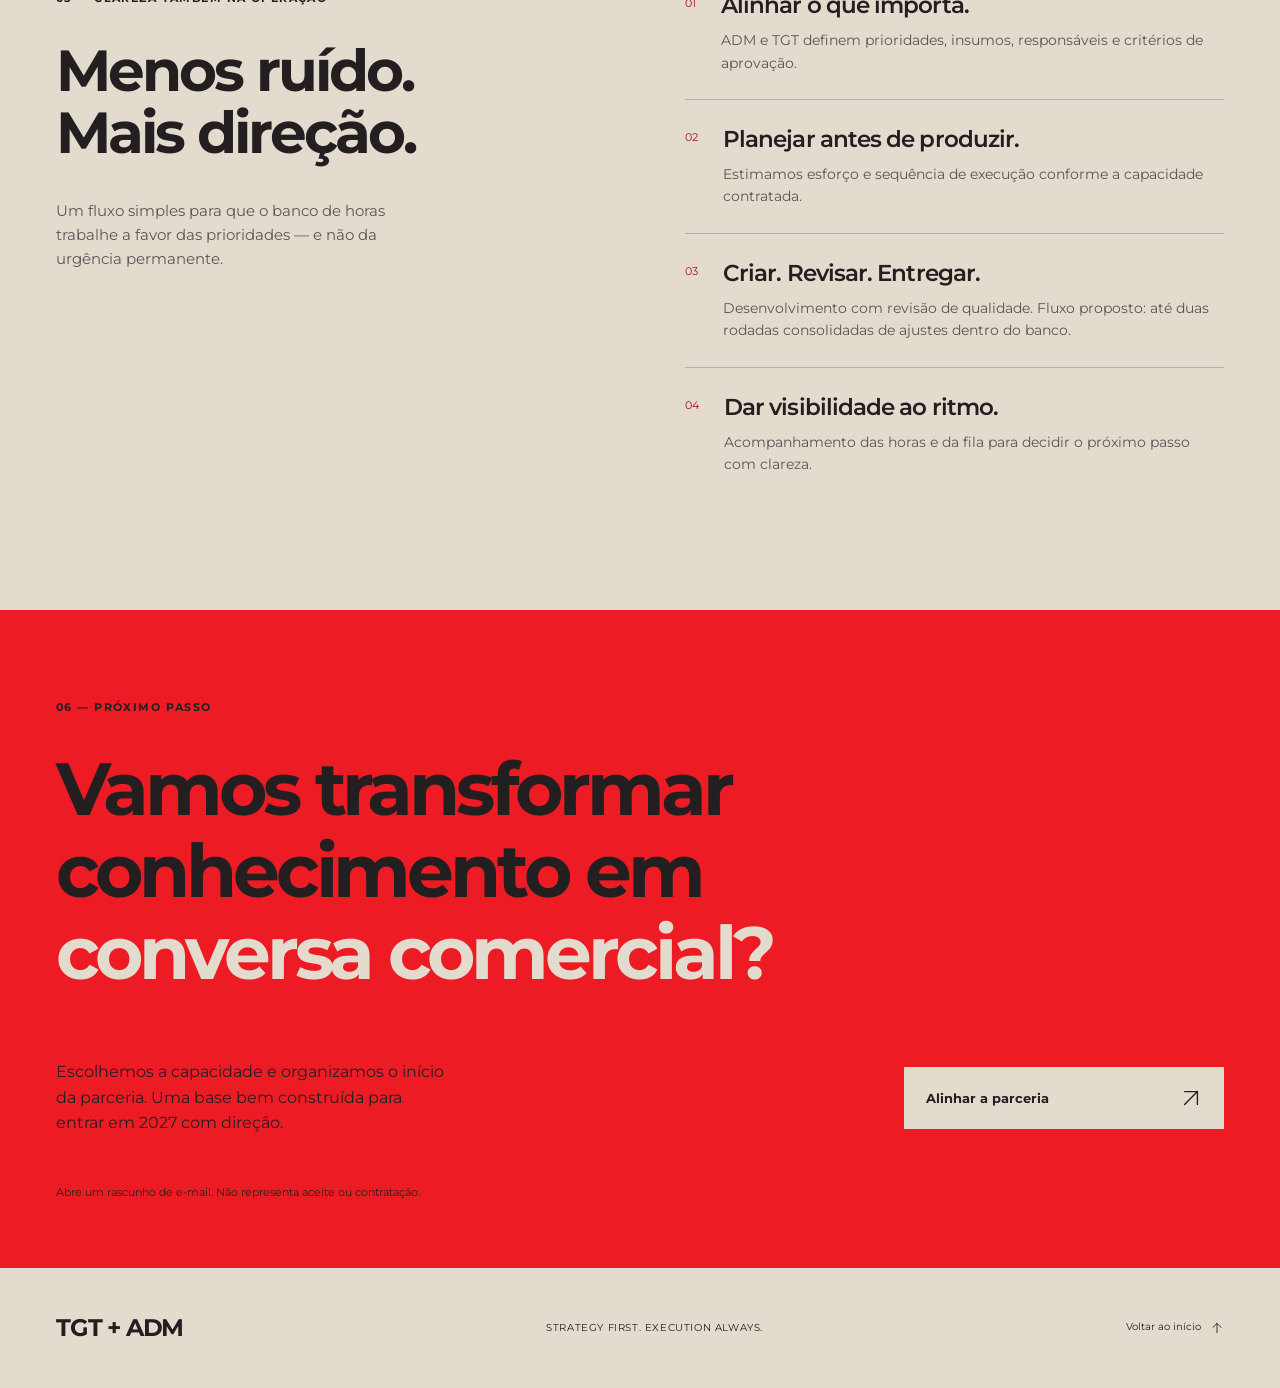
==== commit a5684d81: "Confirm approved ADM commercial terms" ====
--- a/proposta-comercial-2026/index.html
+++ b/proposta-comercial-2026/index.html
@@ -5,7 +5,7 @@
 </head>
 <body>
 <a class="skip" href="#conteudo">Pular para o conteúdo</a>
-<div class="draft" role="note">TGT + ADM · PROPOSTA PARA ALINHAMENTO · Condições finais a confirmar</div>
+<div class="draft" role="note">TGT + ADM · PARCERIA CRIATIVA · 2026—2027</div>
 <header class="header"><a href="#inicio" class="wordmark" aria-label="TGT Studio, início"><img src="tgt-logo.svg" alt="TGT Studio" width="112" height="48"></a><span class="collab">UMA PROPOSTA PARA <b>ADM</b></span><a class="header-link" href="#investimento">Ver planos <svg class="icon-arrow icon-arrow-ne" xmlns="http://www.w3.org/2000/svg" width="24" height="24" viewBox="0 0 24 24" fill="none" stroke="currentColor" stroke-width="1.5" stroke-linecap="round" stroke-linejoin="round" aria-hidden="true" focusable="false"><path d="M5 19 19 5M5 5h14v14"/></svg></a></header>
 <main id="conteudo">
 <section class="hero wrap" id="inicio" aria-labelledby="hero-title">
@@ -17,9 +17,9 @@
 <nav class="wayfinder" aria-label="Navegação da proposta"><div class="wrap"><a href="#proposta">01 / Visão</a><a href="#escopo">02 / Entregas</a><a href="#investimento">03 / Investimento</a><a href="#cronograma">04 / Jornada</a><a href="#proximo">Vamos conversar <svg class="icon-arrow icon-arrow-ne" xmlns="http://www.w3.org/2000/svg" width="24" height="24" viewBox="0 0 24 24" fill="none" stroke="currentColor" stroke-width="1.5" stroke-linecap="round" stroke-linejoin="round" aria-hidden="true" focusable="false"><path d="M5 19 19 5M5 5h14v14"/></svg></a></div></nav>
 <section id="proposta" class="section wrap vision"><div class="section-kicker">01 — O PONTO DE PARTIDA</div><div><h2>Complexidade<br>no produto.<br><span class="muted">Clareza na mensagem.</span></h2><p class="lead">Entre a informação técnica e a decisão de compra, existe um trabalho de tradução. É aqui que a TGT entra.</p><p>Organizamos os insumos da ADM em narrativas, peças e apresentações que ajudam o time comercial a explicar aplicações, destacar diferenciais e conduzir conversas — em português e espanhol LATAM.</p><div class="principles"><div><b>01</b><span>Consistência<br>de marca</span></div><div><b>02</b><span>Contexto<br>comercial</span></div><div><b>03</b><span>Continuidade<br>criativa</span></div></div></div></section>
 <section id="escopo" class="section scope"><div class="wrap"><div class="section-top"><div><div class="section-kicker">02 — UMA OPERAÇÃO, VÁRIAS FRENTES</div><h2>Do técnico<br>ao <em>tangível.</em></h2></div><p>Um banco de horas para priorizar o que o negócio precisa. Não uma lista rígida de peças que ignora a realidade do mês.</p></div><div class="scope-grid"><article><span class="card-number">/ 01</span><h3>Material que<br>apoia a venda.</h3><p>Flyers, folders, fichas de produto, catálogos e materiais para o time comercial.</p><span class="tag">COMUNICAÇÃO COMERCIAL</span></article><article><span class="card-number">/ 02</span><h3>Uma mensagem.<br>Mais contextos.</h3><p>Conceito e redação a partir de insumos técnicos, com adaptação em PT-BR e espanhol LATAM.</p><span class="tag">CONTEÚDO BILÍNGUE</span></article><article><span class="card-number">/ 03</span><h3>Consistência<br>que ganha escala.</h3><p>Templates e mockups digitais para dar unidade às aplicações e agilidade aos desdobramentos.</p><span class="tag">DESIGN & SISTEMAS</span></article><article><span class="card-number">/ 04</span><h3>Movimento<br>com propósito.</h3><p>Edição de vídeo e captação básica dentro da reserva de horas e das condições combinadas.</p><span class="tag">AUDIOVISUAL</span></article></div><div class="scope-foot"><b>Planejamento conectado ao calendário.</b><p>Março/abril e agosto/setembro, NIS e Beverage Day entram na priorização — com briefings e datas alinhados com a ADM.</p></div></div></section>
-<section id="investimento" class="section wrap"><div class="section-top"><div><div class="section-kicker">03 — ESCOLHA O RITMO</div><h2>Mesmo rigor.<br><em>Duas capacidades.</em></h2></div><p>A escolha não é entre ter ou não ter estratégia. É sobre a capacidade necessária para executar as prioridades da ADM.</p></div><div class="plans"><article class="plan"><div class="plan-top"><span class="eyebrow">PLANO 01</span><span class="plan-label">CONTINUIDADE</span></div><h3>Essencial</h3><p class="plan-desc">Para organizar a rotina e manter as entregas comerciais em movimento.</p><div class="capacity"><strong data-value="baseHours">65</strong><span>horas<br>por mês</span></div><div class="allocation"><span class="allocation-caption">DISTRIBUIÇÃO PROPOSTA · A VALIDAR</span><div class="bar"><span style="width:76.923%"></span></div><p><span><b data-value="baseGeneral">50h</b> criação geral</span><span><b data-value="baseVideo">15h</b> vídeo*</span></p></div><div class="price"><span>R$</span> <strong data-value="basePrice">8.690</strong><span>/mês</span></div><p class="fine">Valor mensal confirmado. Divisão das horas em validação.</p><a class="button outline plan-cta" data-plan="Essencial" href="mailto:j.butuem@gmail.com?subject=Proposta%20ADM%20%7C%20Plano%20Essencial">Conversar sobre este plano <svg class="icon-arrow icon-arrow-ne" xmlns="http://www.w3.org/2000/svg" width="24" height="24" viewBox="0 0 24 24" fill="none" stroke="currentColor" stroke-width="1.5" stroke-linecap="round" stroke-linejoin="round" aria-hidden="true" focusable="false"><path d="M5 19 19 5M5 5h14v14"/></svg></a></article><article class="plan expanded"><div class="plan-top"><span class="eyebrow">PLANO 02</span><span class="plan-label">MAIOR CAPACIDADE</span></div><h3>Expandido</h3><p class="plan-desc">Mais 35 horas por mês para uma agenda com mais frentes, adaptações e demandas simultâneas.</p><div class="capacity"><strong data-value="expandedHours">100</strong><span>horas<br>por mês</span></div><div class="allocation"><span class="allocation-caption">DISTRIBUIÇÃO PROPOSTA · A VALIDAR</span><div class="bar"><span style="width:80%"></span></div><p><span><b data-value="expandedGeneral">80h</b> criação geral</span><span><b data-value="expandedVideo">20h</b> vídeo*</span></p></div><div class="price price-pending"><strong data-value="expandedPrice">A confirmar</strong></div><p class="fine">100 horas mensais. Investimento e divisão de horas a confirmar.</p><a class="button plan-cta" data-plan="Expandido" href="mailto:j.butuem@gmail.com?subject=Proposta%20ADM%20%7C%20Plano%20Expandido">Conversar sobre este plano <svg class="icon-arrow icon-arrow-ne" xmlns="http://www.w3.org/2000/svg" width="24" height="24" viewBox="0 0 24 24" fill="none" stroke="currentColor" stroke-width="1.5" stroke-linecap="round" stroke-linejoin="round" aria-hidden="true" focusable="false"><path d="M5 19 19 5M5 5h14v14"/></svg></a></article></div><div class="plan-notes"><p><b>O que entra nas horas</b><br>Atendimento, planejamento das demandas, design, redação e revisão de qualidade. Fluxo proposto: até duas rodadas consolidadas de ajustes, contabilizadas no banco.</p><p><b>*Vídeo é tempo de trabalho, não diárias.</b><br>Preparação, captação e edição consomem a reserva. Formato e condições da captação serão definidos antes da execução.</p></div><details><summary>Horas adicionais e limites do escopo <span aria-hidden="true">+</span></summary><div class="details-content"><p>Condições especiais para horas adicionais de clientes com contrato, conforme a especialidade. Referência projetada para 2027: <b>criação geral R$ 108/h</b> e <b>vídeo R$ 152/h</b>.</p><p>Nenhum excedente é automático: demanda, estimativa e investimento adicional precisam de aprovação prévia. Produção avançada, produção física de kits, deslocamentos, casting, locações e equipamentos especiais são orçados separadamente.</p></div></details></section>
-<section id="cronograma" class="section timeline-section"><div class="wrap"><div class="section-top"><div><div class="section-kicker">04 — O TEMPO CERTO PARA CADA ETAPA</div><h2>Preparar.<br>Pausar.<br><em>Acelerar.</em></h2></div><p>Começamos construindo a base. Respeitamos o recesso da ADM. Retomamos com uma operação criativa contínua.</p></div><div class="timeline"><article><div class="timeline-point"><span>01</span></div><p class="date">15 NOV A 15 DEZ 2026</p><h3>Onboarding</h3><p>Imersão nos materiais, alinhamento de marca e organização do fluxo. Uma base clara para começar bem.</p></article><article><div class="timeline-point"><span>02</span></div><p class="date">15 DEZ 2026 A 15 JAN 2027</p><h3>Pausa planejada</h3><p>Um intervalo que acompanha o recesso do cliente, sem forçar uma rotina que não faz sentido neste período.</p></article><article><div class="timeline-point active"><span>03</span></div><p class="date">A PARTIR DE 15 JAN 2027</p><h3>Always ON<span class="dot"></span></h3><p>Prioridades alinhadas, demandas em produção e revisão contínua do que precisa entrar na próxima rodada.</p></article></div><p class="timeline-note">Condições comerciais do onboarding e da pausa serão alinhadas na formalização.</p></div></section>
+<section id="investimento" class="section wrap"><div class="section-top"><div><div class="section-kicker">03 — ESCOLHA O RITMO</div><h2>Mesmo rigor.<br><em>Duas capacidades.</em></h2></div><p>A escolha não é entre ter ou não ter estratégia. É sobre a capacidade necessária para executar as prioridades da ADM.</p></div><div class="plans"><article class="plan"><div class="plan-top"><span class="eyebrow">PLANO 01</span><span class="plan-label">CONTINUIDADE</span></div><h3>Essencial</h3><p class="plan-desc">Para organizar a rotina e manter as entregas comerciais em movimento.</p><div class="capacity"><strong data-value="baseHours">65</strong><span>horas<br>por mês</span></div><div class="allocation"><span class="allocation-caption">DISTRIBUIÇÃO MENSAL DE HORAS</span><div class="bar"><span style="width:76.923%"></span></div><p><span><b data-value="baseGeneral">50h</b> criação geral</span><span><b data-value="baseVideo">15h</b> vídeo*</span></p></div><div class="price"><span>R$</span> <strong data-value="basePrice">8.690</strong><span>/mês</span></div><p class="fine">65 horas mensais para dar continuidade às prioridades.</p><a class="button outline plan-cta" data-plan="Essencial" href="mailto:j.butuem@gmail.com?subject=Proposta%20ADM%20%7C%20Plano%20Essencial">Conversar sobre este plano <svg class="icon-arrow icon-arrow-ne" xmlns="http://www.w3.org/2000/svg" width="24" height="24" viewBox="0 0 24 24" fill="none" stroke="currentColor" stroke-width="1.5" stroke-linecap="round" stroke-linejoin="round" aria-hidden="true" focusable="false"><path d="M5 19 19 5M5 5h14v14"/></svg></a></article><article class="plan expanded"><div class="plan-top"><span class="eyebrow">PLANO 02</span><span class="plan-label">MAIOR CAPACIDADE</span></div><h3>Expandido</h3><p class="plan-desc">Mais 35 horas por mês para uma agenda com mais frentes, adaptações e demandas simultâneas.</p><div class="capacity"><strong data-value="expandedHours">100</strong><span>horas<br>por mês</span></div><div class="allocation"><span class="allocation-caption">DISTRIBUIÇÃO MENSAL DE HORAS</span><div class="bar"><span style="width:80%"></span></div><p><span><b data-value="expandedGeneral">80h</b> criação geral</span><span><b data-value="expandedVideo">20h</b> vídeo*</span></p></div><div class="price"><span>R$</span> <strong data-value="expandedPrice">13.350</strong><span>/mês</span></div><p class="fine">100 horas mensais para ampliar a capacidade de execução.</p><a class="button plan-cta" data-plan="Expandido" href="mailto:j.butuem@gmail.com?subject=Proposta%20ADM%20%7C%20Plano%20Expandido">Conversar sobre este plano <svg class="icon-arrow icon-arrow-ne" xmlns="http://www.w3.org/2000/svg" width="24" height="24" viewBox="0 0 24 24" fill="none" stroke="currentColor" stroke-width="1.5" stroke-linecap="round" stroke-linejoin="round" aria-hidden="true" focusable="false"><path d="M5 19 19 5M5 5h14v14"/></svg></a></article></div><div class="plan-notes"><p><b>O que entra nas horas</b><br>Atendimento, planejamento das demandas, design, redação e revisão de qualidade. Fluxo proposto: até duas rodadas consolidadas de ajustes, contabilizadas no banco.</p><p><b>*Vídeo é tempo de trabalho, não diárias.</b><br>Preparação, captação e edição consomem a reserva. Formato e condições da captação serão definidos antes da execução.</p></div><details><summary>Horas adicionais e limites do escopo <span aria-hidden="true">+</span></summary><div class="details-content"><p>Condições especiais para horas adicionais de clientes com contrato, conforme a especialidade. Referência projetada para 2027: <b>criação geral R$ 108/h</b> e <b>vídeo R$ 152/h</b>.</p><p>Nenhum excedente é automático: demanda, estimativa e investimento adicional precisam de aprovação prévia. Produção avançada, produção física de kits, deslocamentos, casting, locações e equipamentos especiais são orçados separadamente.</p></div></details></section>
+<section id="cronograma" class="section timeline-section"><div class="wrap"><div class="section-top"><div><div class="section-kicker">04 — O TEMPO CERTO PARA CADA ETAPA</div><h2>Preparar.<br>Pausar.<br><em>Acelerar.</em></h2></div><p>Começamos construindo a base. Respeitamos o recesso da ADM. Retomamos com uma operação criativa contínua.</p></div><div class="timeline"><article><div class="timeline-point"><span>01</span></div><p class="date">15 NOV A 15 DEZ 2026</p><h3>Onboarding</h3><p>Imersão nos materiais, alinhamento de marca e organização do fluxo. Uma base clara para começar bem. <strong>Cobrança pelo valor mensal do plano escolhido.</strong></p></article><article><div class="timeline-point"><span>02</span></div><p class="date">15 DEZ 2026 A 15 JAN 2027</p><h3>Pausa planejada</h3><p>Um intervalo que acompanha o recesso do cliente, sem forçar uma rotina que não faz sentido neste período. <strong>Sem cobrança durante a pausa.</strong></p></article><article><div class="timeline-point active"><span>03</span></div><p class="date">A PARTIR DE 15 JAN 2027</p><h3>Always ON<span class="dot"></span></h3><p>Prioridades alinhadas, demandas em produção e revisão contínua do que precisa entrar na próxima rodada. <strong>Retomada da cobrança mensal do plano escolhido.</strong></p></article></div><p class="timeline-note">Onboarding: R$ 8.690 no Essencial ou R$ 13.350 no Expandido. Pausa de 15/12/2026 a 15/01/2027 sem cobrança. A partir de 15/01/2027, operação e cobrança mensal retomadas.</p></div></section>
 <section id="processo" class="section wrap process"><div><div class="section-kicker">05 — CLAREZA TAMBÉM NA OPERAÇÃO</div><h2>Menos ruído.<br><em>Mais direção.</em></h2><p>Um fluxo simples para que o banco de horas trabalhe a favor das prioridades — e não da urgência permanente.</p></div><ol><li><span>01</span><div><h3>Alinhar o que importa.</h3><p>ADM e TGT definem prioridades, insumos, responsáveis e critérios de aprovação.</p></div></li><li><span>02</span><div><h3>Planejar antes de produzir.</h3><p>Estimamos esforço e sequência de execução conforme a capacidade contratada.</p></div></li><li><span>03</span><div><h3>Criar. Revisar. Entregar.</h3><p>Desenvolvimento com revisão de qualidade. Fluxo proposto: até duas rodadas consolidadas de ajustes dentro do banco.</p></div></li><li><span>04</span><div><h3>Dar visibilidade ao ritmo.</h3><p>Acompanhamento das horas e da fila para decidir o próximo passo com clareza.</p></div></li></ol></section>
-<section id="proximo" class="closing"><div class="wrap"><div class="section-kicker">06 — PRÓXIMO PASSO</div><h2>Vamos transformar<br>conhecimento em<br><em>conversa comercial?</em></h2><div class="closing-bottom"><p>Escolhemos a capacidade, alinhamos as condições finais e organizamos o início da parceria.</p><a class="button light" href="mailto:j.butuem@gmail.com?subject=TGT%20%2B%20ADM%20%7C%20Alinhar%20proposta&body=Ol%C3%A1%2C%20vamos%20conversar%20sobre%20a%20proposta%20TGT%20%2B%20ADM%20e%20alinhar%20as%20condi%C3%A7%C3%B5es%20finais%3F">Alinhar a parceria <svg class="icon-arrow icon-arrow-ne" xmlns="http://www.w3.org/2000/svg" width="24" height="24" viewBox="0 0 24 24" fill="none" stroke="currentColor" stroke-width="1.5" stroke-linecap="round" stroke-linejoin="round" aria-hidden="true" focusable="false"><path d="M5 19 19 5M5 5h14v14"/></svg></a></div><p class="cta-note">Abre um rascunho de e-mail. Não representa aceite ou contratação.</p></div></section>
+<section id="proximo" class="closing"><div class="wrap"><div class="section-kicker">06 — PRÓXIMO PASSO</div><h2>Vamos transformar<br>conhecimento em<br><em>conversa comercial?</em></h2><div class="closing-bottom"><p>Escolhemos a capacidade e organizamos o início da parceria. Uma base bem construída para entrar em 2027 com direção.</p><a class="button light" href="mailto:j.butuem@gmail.com?subject=TGT%20%2B%20ADM%20%7C%20Alinhar%20proposta&body=Ol%C3%A1%2C%20vamos%20conversar%20sobre%20a%20proposta%20TGT%20%2B%20ADM%20e%20alinhar%20as%20condi%C3%A7%C3%B5es%20finais%3F">Alinhar a parceria <svg class="icon-arrow icon-arrow-ne" xmlns="http://www.w3.org/2000/svg" width="24" height="24" viewBox="0 0 24 24" fill="none" stroke="currentColor" stroke-width="1.5" stroke-linecap="round" stroke-linejoin="round" aria-hidden="true" focusable="false"><path d="M5 19 19 5M5 5h14v14"/></svg></a></div><p class="cta-note">Abre um rascunho de e-mail. Não representa aceite ou contratação.</p></div></section>
 </main><footer class="wrap"><span class="footer-mark">TGT + ADM</span><p>STRATEGY FIRST. EXECUTION ALWAYS.</p><a href="#inicio">Voltar ao início <svg class="icon-arrow icon-arrow-up" xmlns="http://www.w3.org/2000/svg" width="24" height="24" viewBox="0 0 24 24" fill="none" stroke="currentColor" stroke-width="1.5" stroke-linecap="round" stroke-linejoin="round" aria-hidden="true" focusable="false"><path d="M12 20V4M5 11l7-7 7 7"/></svg></a></footer>
 </body></html>
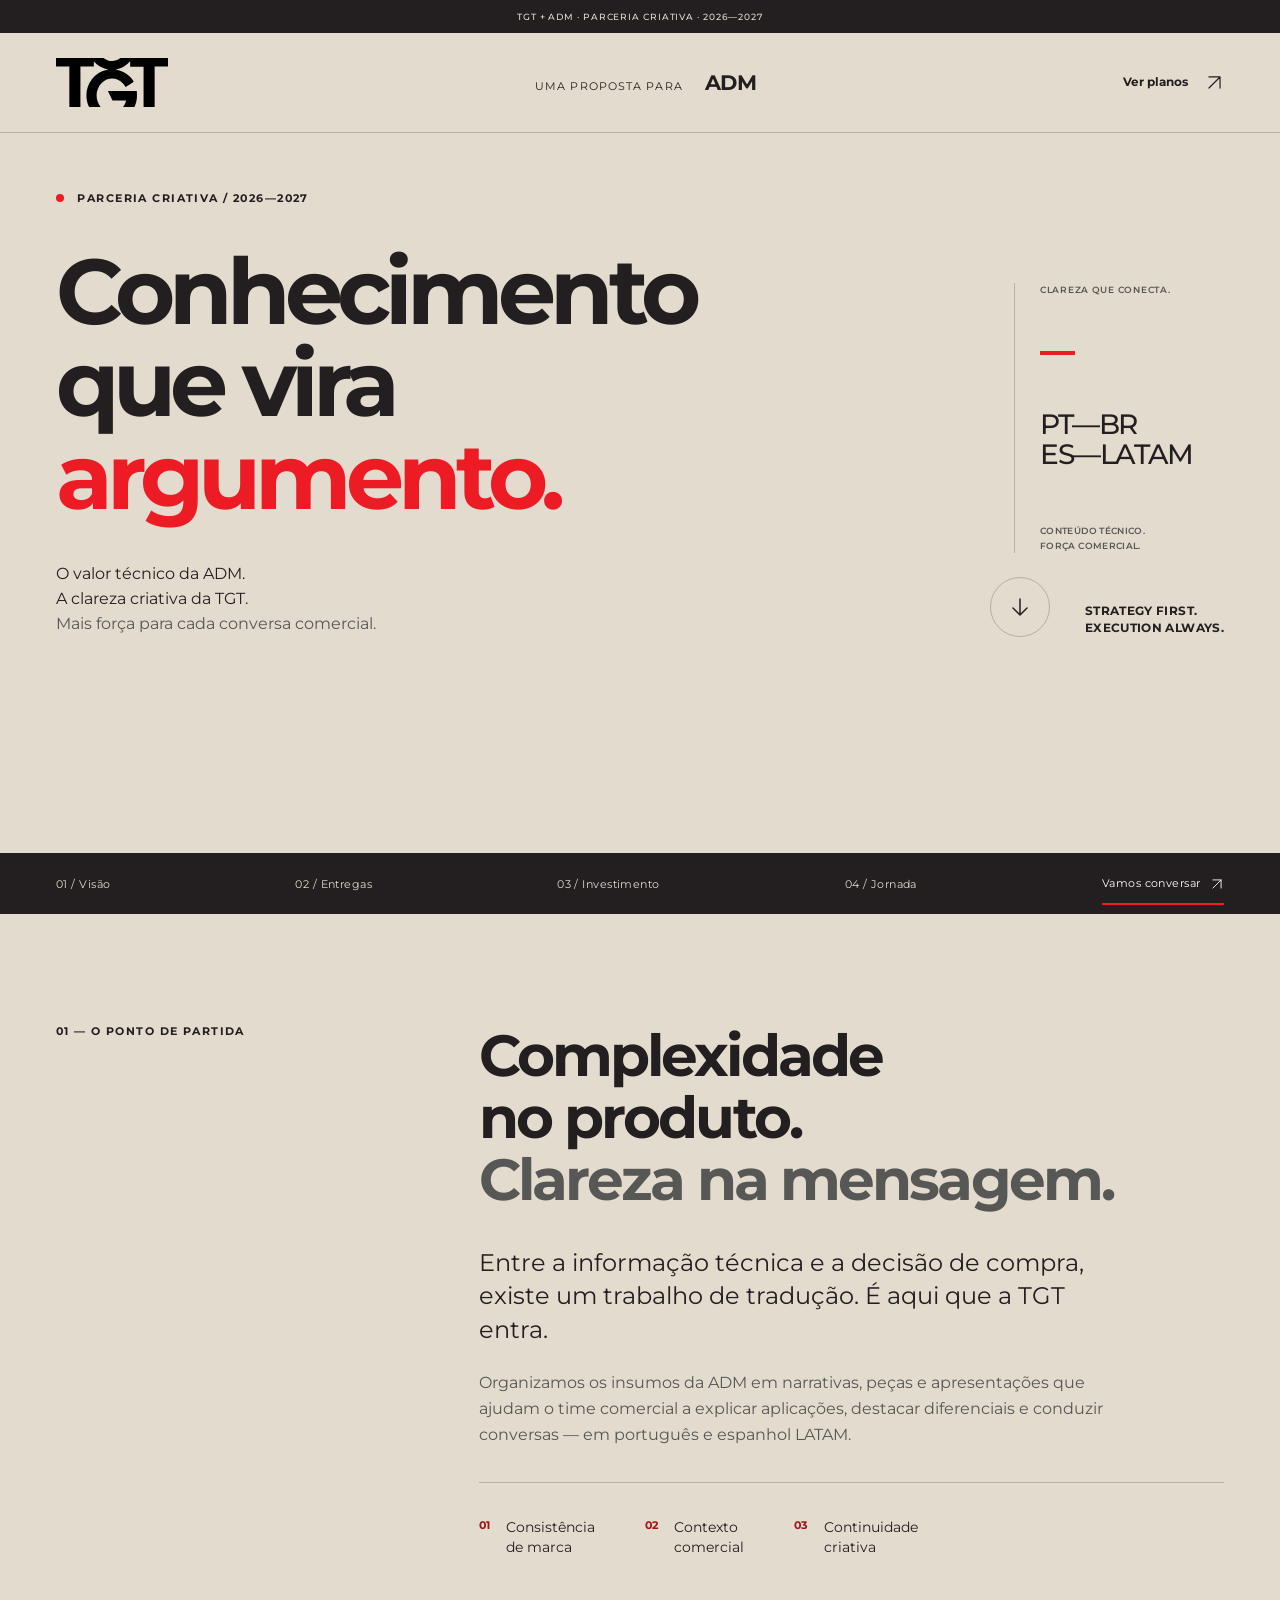
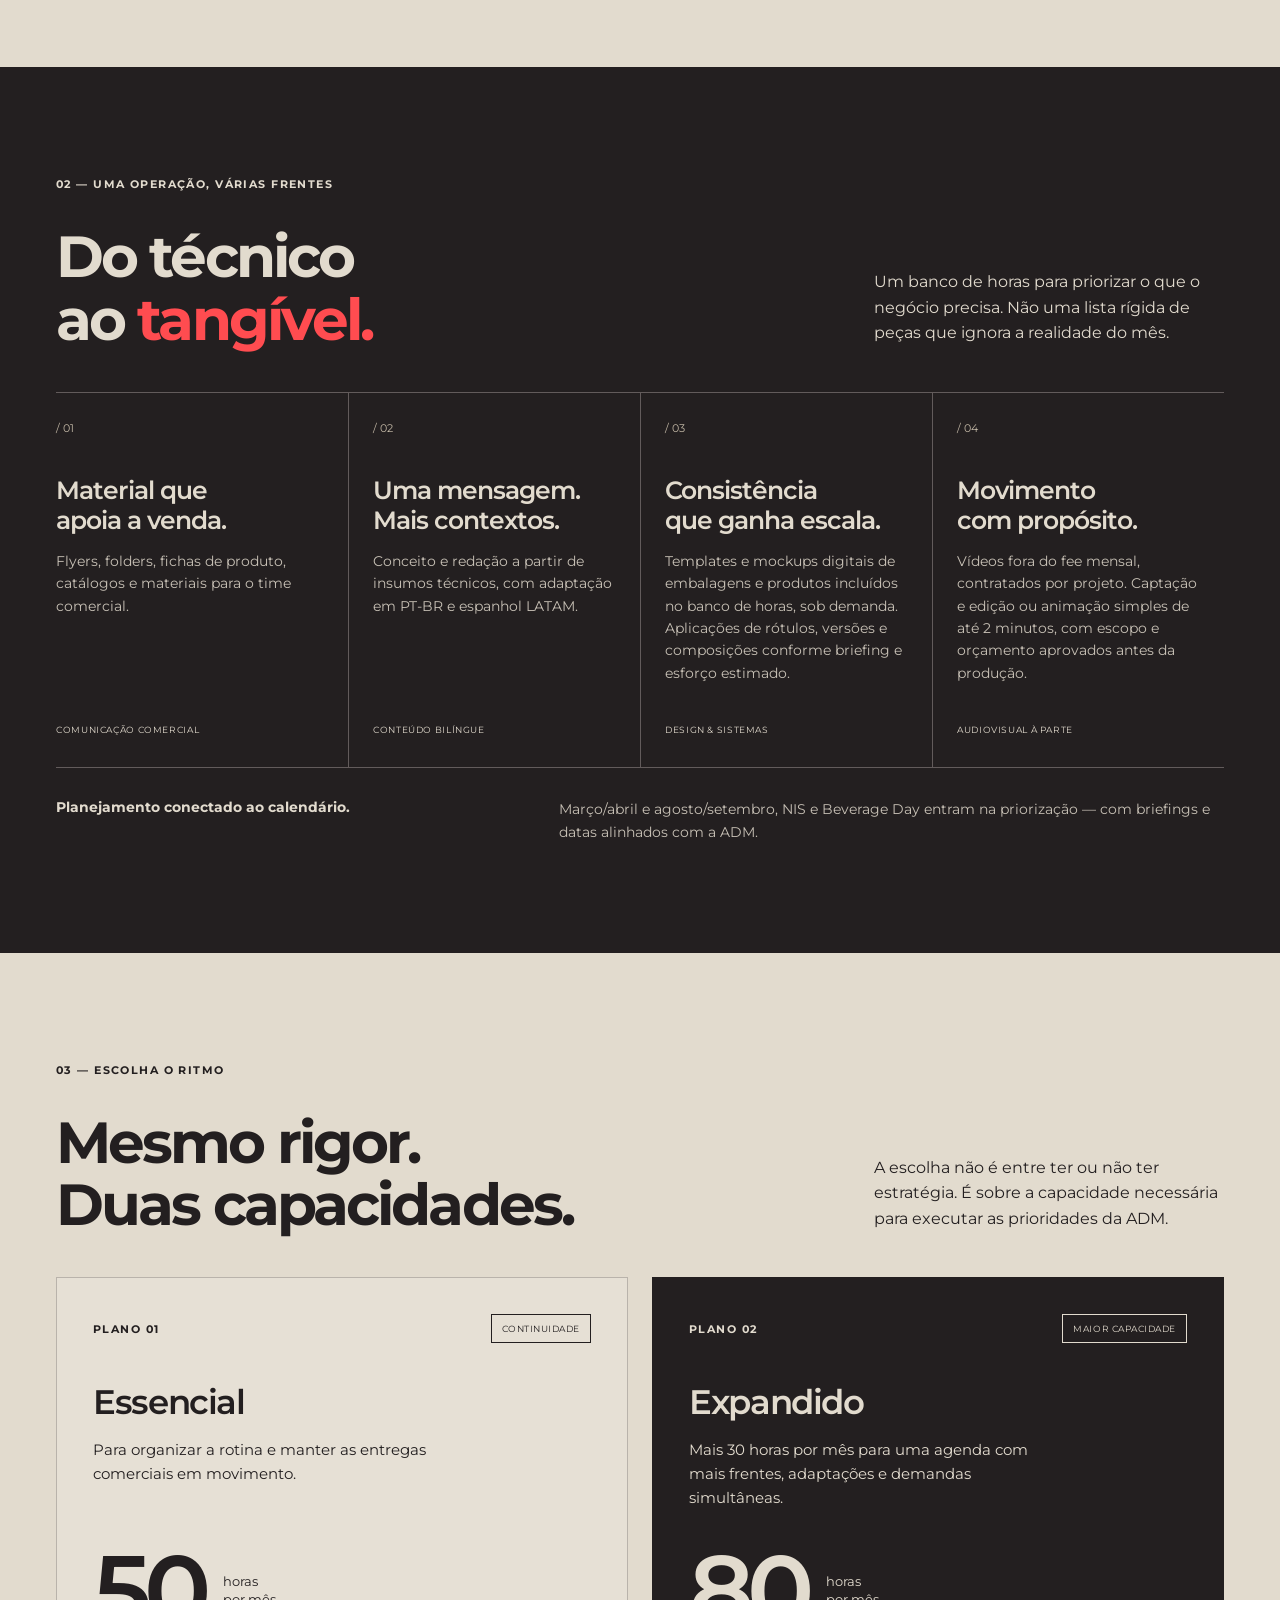
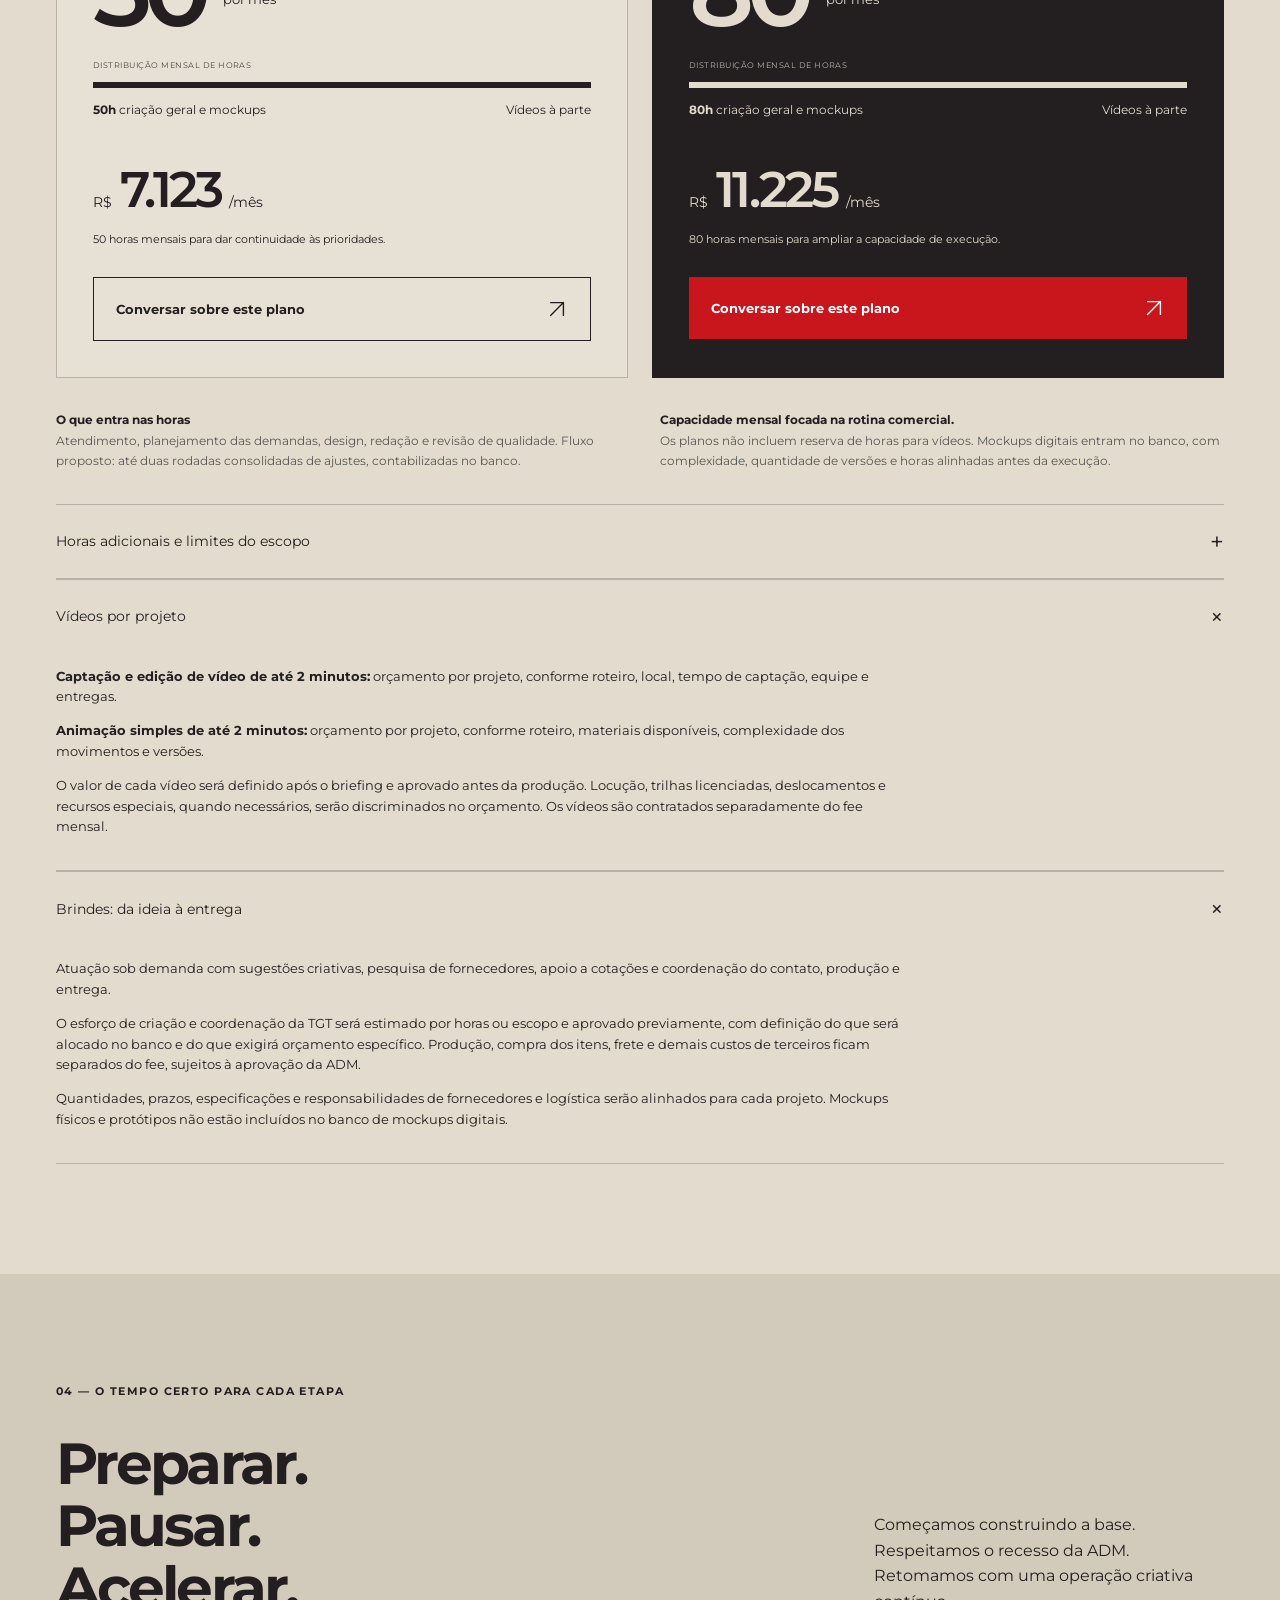
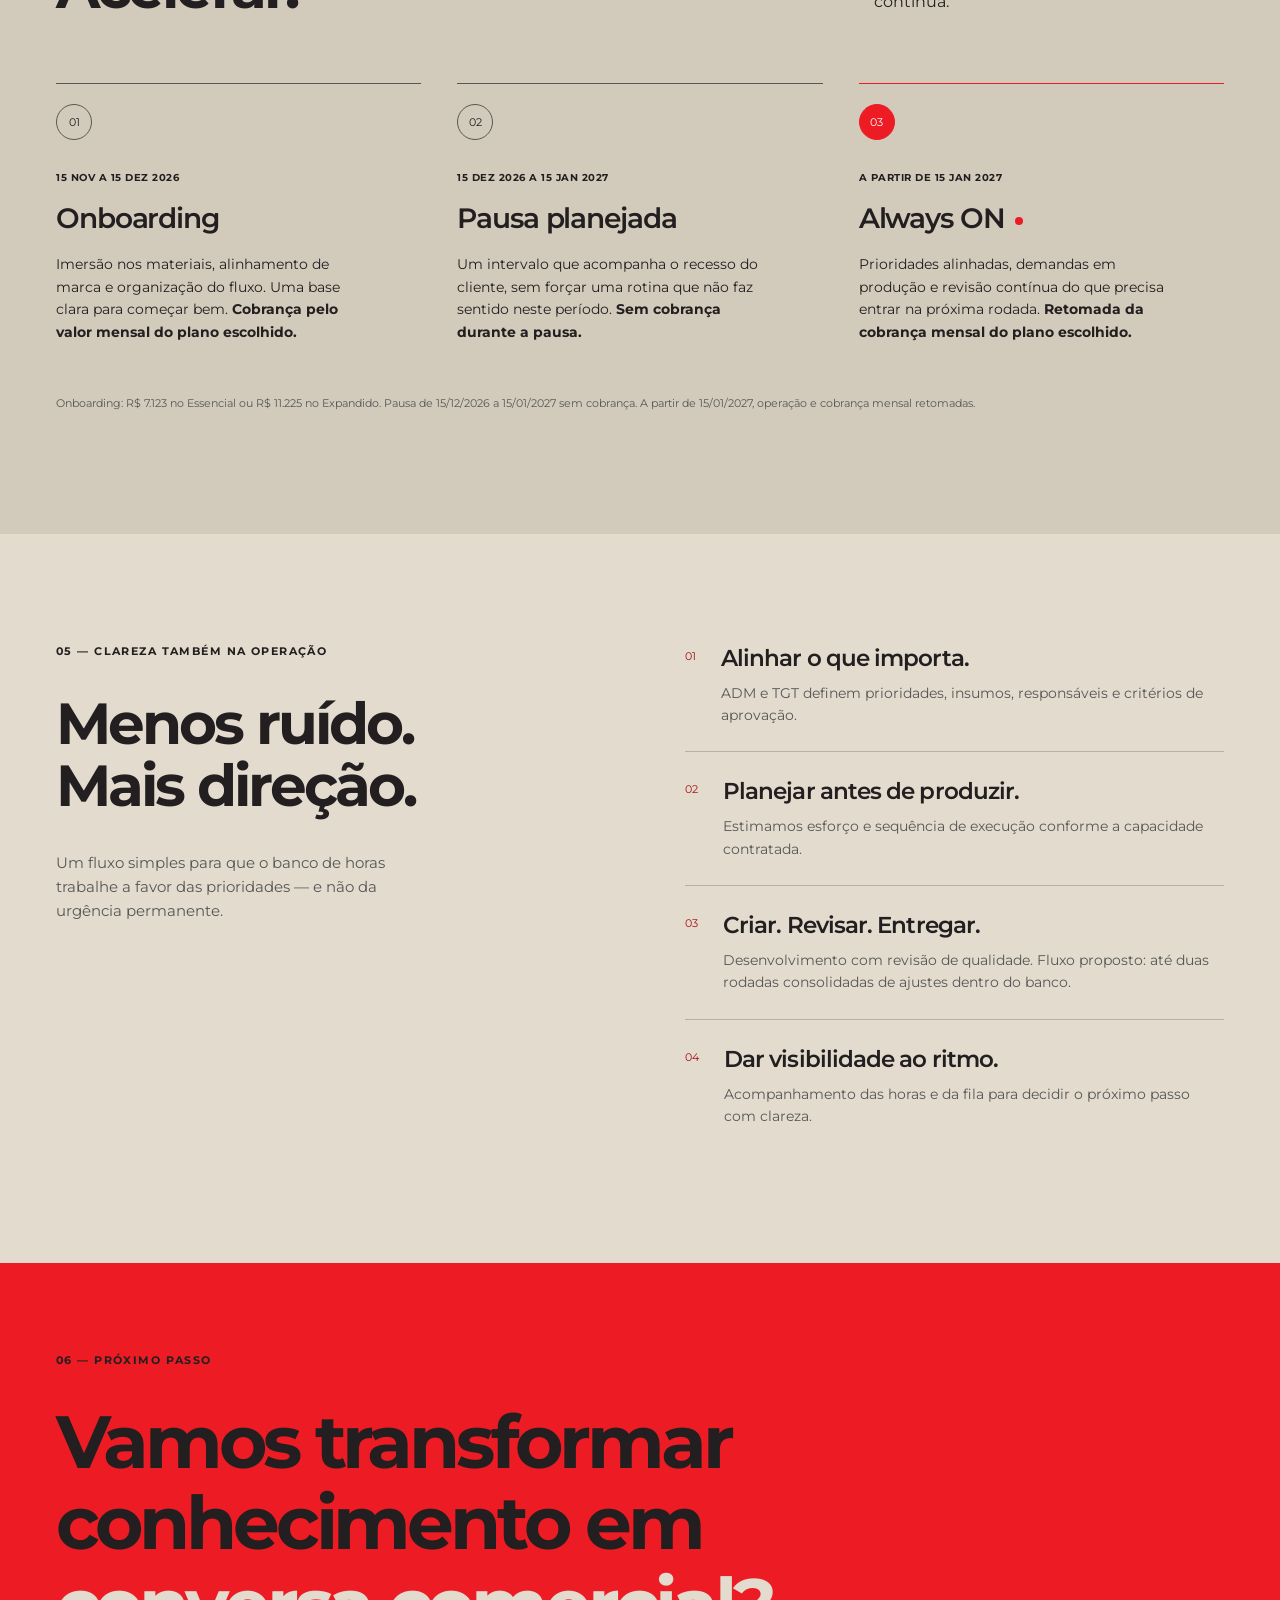
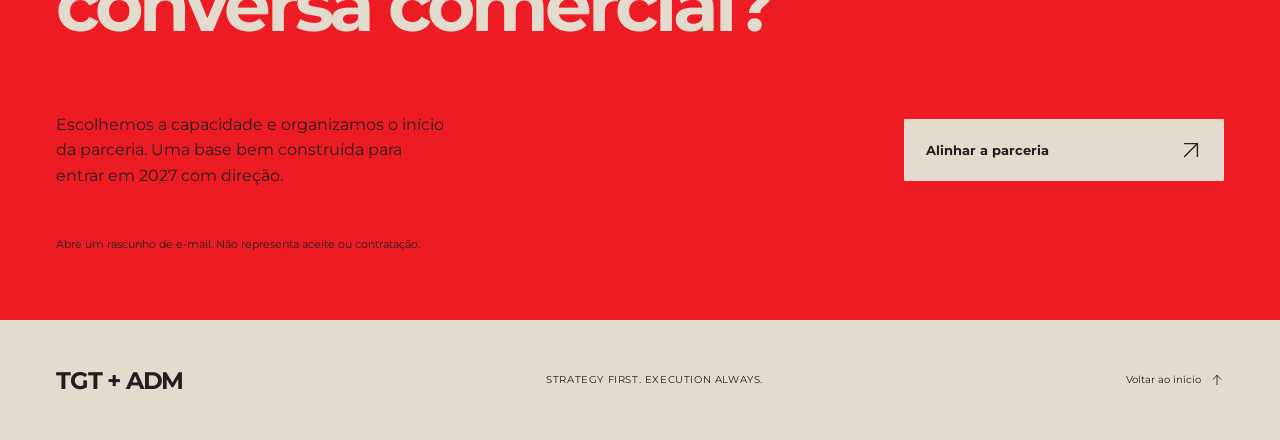
==== commit 9f73e38c: "Update approved ADM monthly plans without video; clarify mockups and gifts" ====
--- a/proposta-comercial-2026/index.html
+++ b/proposta-comercial-2026/index.html
@@ -16,9 +16,9 @@
 </section>
 <nav class="wayfinder" aria-label="Navegação da proposta"><div class="wrap"><a href="#proposta">01 / Visão</a><a href="#escopo">02 / Entregas</a><a href="#investimento">03 / Investimento</a><a href="#cronograma">04 / Jornada</a><a href="#proximo">Vamos conversar <svg class="icon-arrow icon-arrow-ne" xmlns="http://www.w3.org/2000/svg" width="24" height="24" viewBox="0 0 24 24" fill="none" stroke="currentColor" stroke-width="1.5" stroke-linecap="round" stroke-linejoin="round" aria-hidden="true" focusable="false"><path d="M5 19 19 5M5 5h14v14"/></svg></a></div></nav>
 <section id="proposta" class="section wrap vision"><div class="section-kicker">01 — O PONTO DE PARTIDA</div><div><h2>Complexidade<br>no produto.<br><span class="muted">Clareza na mensagem.</span></h2><p class="lead">Entre a informação técnica e a decisão de compra, existe um trabalho de tradução. É aqui que a TGT entra.</p><p>Organizamos os insumos da ADM em narrativas, peças e apresentações que ajudam o time comercial a explicar aplicações, destacar diferenciais e conduzir conversas — em português e espanhol LATAM.</p><div class="principles"><div><b>01</b><span>Consistência<br>de marca</span></div><div><b>02</b><span>Contexto<br>comercial</span></div><div><b>03</b><span>Continuidade<br>criativa</span></div></div></div></section>
-<section id="escopo" class="section scope"><div class="wrap"><div class="section-top"><div><div class="section-kicker">02 — UMA OPERAÇÃO, VÁRIAS FRENTES</div><h2>Do técnico<br>ao <em>tangível.</em></h2></div><p>Um banco de horas para priorizar o que o negócio precisa. Não uma lista rígida de peças que ignora a realidade do mês.</p></div><div class="scope-grid"><article><span class="card-number">/ 01</span><h3>Material que<br>apoia a venda.</h3><p>Flyers, folders, fichas de produto, catálogos e materiais para o time comercial.</p><span class="tag">COMUNICAÇÃO COMERCIAL</span></article><article><span class="card-number">/ 02</span><h3>Uma mensagem.<br>Mais contextos.</h3><p>Conceito e redação a partir de insumos técnicos, com adaptação em PT-BR e espanhol LATAM.</p><span class="tag">CONTEÚDO BILÍNGUE</span></article><article><span class="card-number">/ 03</span><h3>Consistência<br>que ganha escala.</h3><p>Templates e mockups digitais para dar unidade às aplicações e agilidade aos desdobramentos.</p><span class="tag">DESIGN & SISTEMAS</span></article><article><span class="card-number">/ 04</span><h3>Movimento<br>com propósito.</h3><p>Edição de vídeo e captação básica dentro da reserva de horas e das condições combinadas.</p><span class="tag">AUDIOVISUAL</span></article></div><div class="scope-foot"><b>Planejamento conectado ao calendário.</b><p>Março/abril e agosto/setembro, NIS e Beverage Day entram na priorização — com briefings e datas alinhados com a ADM.</p></div></div></section>
-<section id="investimento" class="section wrap"><div class="section-top"><div><div class="section-kicker">03 — ESCOLHA O RITMO</div><h2>Mesmo rigor.<br><em>Duas capacidades.</em></h2></div><p>A escolha não é entre ter ou não ter estratégia. É sobre a capacidade necessária para executar as prioridades da ADM.</p></div><div class="plans"><article class="plan"><div class="plan-top"><span class="eyebrow">PLANO 01</span><span class="plan-label">CONTINUIDADE</span></div><h3>Essencial</h3><p class="plan-desc">Para organizar a rotina e manter as entregas comerciais em movimento.</p><div class="capacity"><strong data-value="baseHours">65</strong><span>horas<br>por mês</span></div><div class="allocation"><span class="allocation-caption">DISTRIBUIÇÃO MENSAL DE HORAS</span><div class="bar"><span style="width:76.923%"></span></div><p><span><b data-value="baseGeneral">50h</b> criação geral</span><span><b data-value="baseVideo">15h</b> vídeo*</span></p></div><div class="price"><span>R$</span> <strong data-value="basePrice">8.690</strong><span>/mês</span></div><p class="fine">65 horas mensais para dar continuidade às prioridades.</p><a class="button outline plan-cta" data-plan="Essencial" href="mailto:j.butuem@gmail.com?subject=Proposta%20ADM%20%7C%20Plano%20Essencial">Conversar sobre este plano <svg class="icon-arrow icon-arrow-ne" xmlns="http://www.w3.org/2000/svg" width="24" height="24" viewBox="0 0 24 24" fill="none" stroke="currentColor" stroke-width="1.5" stroke-linecap="round" stroke-linejoin="round" aria-hidden="true" focusable="false"><path d="M5 19 19 5M5 5h14v14"/></svg></a></article><article class="plan expanded"><div class="plan-top"><span class="eyebrow">PLANO 02</span><span class="plan-label">MAIOR CAPACIDADE</span></div><h3>Expandido</h3><p class="plan-desc">Mais 35 horas por mês para uma agenda com mais frentes, adaptações e demandas simultâneas.</p><div class="capacity"><strong data-value="expandedHours">100</strong><span>horas<br>por mês</span></div><div class="allocation"><span class="allocation-caption">DISTRIBUIÇÃO MENSAL DE HORAS</span><div class="bar"><span style="width:80%"></span></div><p><span><b data-value="expandedGeneral">80h</b> criação geral</span><span><b data-value="expandedVideo">20h</b> vídeo*</span></p></div><div class="price"><span>R$</span> <strong data-value="expandedPrice">13.350</strong><span>/mês</span></div><p class="fine">100 horas mensais para ampliar a capacidade de execução.</p><a class="button plan-cta" data-plan="Expandido" href="mailto:j.butuem@gmail.com?subject=Proposta%20ADM%20%7C%20Plano%20Expandido">Conversar sobre este plano <svg class="icon-arrow icon-arrow-ne" xmlns="http://www.w3.org/2000/svg" width="24" height="24" viewBox="0 0 24 24" fill="none" stroke="currentColor" stroke-width="1.5" stroke-linecap="round" stroke-linejoin="round" aria-hidden="true" focusable="false"><path d="M5 19 19 5M5 5h14v14"/></svg></a></article></div><div class="plan-notes"><p><b>O que entra nas horas</b><br>Atendimento, planejamento das demandas, design, redação e revisão de qualidade. Fluxo proposto: até duas rodadas consolidadas de ajustes, contabilizadas no banco.</p><p><b>*Vídeo é tempo de trabalho, não diárias.</b><br>Preparação, captação e edição consomem a reserva. Formato e condições da captação serão definidos antes da execução.</p></div><details><summary>Horas adicionais e limites do escopo <span aria-hidden="true">+</span></summary><div class="details-content"><p>Condições especiais para horas adicionais de clientes com contrato, conforme a especialidade. Referência projetada para 2027: <b>criação geral R$ 108/h</b> e <b>vídeo R$ 152/h</b>.</p><p>Nenhum excedente é automático: demanda, estimativa e investimento adicional precisam de aprovação prévia. Produção avançada, produção física de kits, deslocamentos, casting, locações e equipamentos especiais são orçados separadamente.</p></div></details></section>
-<section id="cronograma" class="section timeline-section"><div class="wrap"><div class="section-top"><div><div class="section-kicker">04 — O TEMPO CERTO PARA CADA ETAPA</div><h2>Preparar.<br>Pausar.<br><em>Acelerar.</em></h2></div><p>Começamos construindo a base. Respeitamos o recesso da ADM. Retomamos com uma operação criativa contínua.</p></div><div class="timeline"><article><div class="timeline-point"><span>01</span></div><p class="date">15 NOV A 15 DEZ 2026</p><h3>Onboarding</h3><p>Imersão nos materiais, alinhamento de marca e organização do fluxo. Uma base clara para começar bem. <strong>Cobrança pelo valor mensal do plano escolhido.</strong></p></article><article><div class="timeline-point"><span>02</span></div><p class="date">15 DEZ 2026 A 15 JAN 2027</p><h3>Pausa planejada</h3><p>Um intervalo que acompanha o recesso do cliente, sem forçar uma rotina que não faz sentido neste período. <strong>Sem cobrança durante a pausa.</strong></p></article><article><div class="timeline-point active"><span>03</span></div><p class="date">A PARTIR DE 15 JAN 2027</p><h3>Always ON<span class="dot"></span></h3><p>Prioridades alinhadas, demandas em produção e revisão contínua do que precisa entrar na próxima rodada. <strong>Retomada da cobrança mensal do plano escolhido.</strong></p></article></div><p class="timeline-note">Onboarding: R$ 8.690 no Essencial ou R$ 13.350 no Expandido. Pausa de 15/12/2026 a 15/01/2027 sem cobrança. A partir de 15/01/2027, operação e cobrança mensal retomadas.</p></div></section>
+<section id="escopo" class="section scope"><div class="wrap"><div class="section-top"><div><div class="section-kicker">02 — UMA OPERAÇÃO, VÁRIAS FRENTES</div><h2>Do técnico<br>ao <em>tangível.</em></h2></div><p>Um banco de horas para priorizar o que o negócio precisa. Não uma lista rígida de peças que ignora a realidade do mês.</p></div><div class="scope-grid"><article><span class="card-number">/ 01</span><h3>Material que<br>apoia a venda.</h3><p>Flyers, folders, fichas de produto, catálogos e materiais para o time comercial.</p><span class="tag">COMUNICAÇÃO COMERCIAL</span></article><article><span class="card-number">/ 02</span><h3>Uma mensagem.<br>Mais contextos.</h3><p>Conceito e redação a partir de insumos técnicos, com adaptação em PT-BR e espanhol LATAM.</p><span class="tag">CONTEÚDO BILÍNGUE</span></article><article><span class="card-number">/ 03</span><h3>Consistência<br>que ganha escala.</h3><p>Templates e mockups digitais de embalagens e produtos incluídos no banco de horas, sob demanda. Aplicações de rótulos, versões e composições conforme briefing e esforço estimado.</p><span class="tag">DESIGN & SISTEMAS</span></article><article><span class="card-number">/ 04</span><h3>Movimento<br>com propósito.</h3><p>Vídeos fora do fee mensal, contratados por projeto. Captação e edição ou animação simples de até 2 minutos, com escopo e orçamento aprovados antes da produção.</p><span class="tag">AUDIOVISUAL À PARTE</span></article></div><div class="scope-foot"><b>Planejamento conectado ao calendário.</b><p>Março/abril e agosto/setembro, NIS e Beverage Day entram na priorização — com briefings e datas alinhados com a ADM.</p></div></div></section>
+<section id="investimento" class="section wrap"><div class="section-top"><div><div class="section-kicker">03 — ESCOLHA O RITMO</div><h2>Mesmo rigor.<br><em>Duas capacidades.</em></h2></div><p>A escolha não é entre ter ou não ter estratégia. É sobre a capacidade necessária para executar as prioridades da ADM.</p></div><div class="plans"><article class="plan"><div class="plan-top"><span class="eyebrow">PLANO 01</span><span class="plan-label">CONTINUIDADE</span></div><h3>Essencial</h3><p class="plan-desc">Para organizar a rotina e manter as entregas comerciais em movimento.</p><div class="capacity"><strong data-value="baseHours">50</strong><span>horas<br>por mês</span></div><div class="allocation"><span class="allocation-caption">DISTRIBUIÇÃO MENSAL DE HORAS</span><div class="bar"><span style="width:100%"></span></div><p><span><b data-value="baseGeneral">50h</b> criação geral e mockups</span><span>Vídeos à parte</span></p></div><div class="price"><span>R$</span> <strong data-value="basePrice">7.123</strong><span>/mês</span></div><p class="fine">50 horas mensais para dar continuidade às prioridades.</p><a class="button outline plan-cta" data-plan="Essencial" href="mailto:j.butuem@gmail.com?subject=Proposta%20ADM%20%7C%20Plano%20Essencial">Conversar sobre este plano <svg class="icon-arrow icon-arrow-ne" xmlns="http://www.w3.org/2000/svg" width="24" height="24" viewBox="0 0 24 24" fill="none" stroke="currentColor" stroke-width="1.5" stroke-linecap="round" stroke-linejoin="round" aria-hidden="true" focusable="false"><path d="M5 19 19 5M5 5h14v14"/></svg></a></article><article class="plan expanded"><div class="plan-top"><span class="eyebrow">PLANO 02</span><span class="plan-label">MAIOR CAPACIDADE</span></div><h3>Expandido</h3><p class="plan-desc">Mais 30 horas por mês para uma agenda com mais frentes, adaptações e demandas simultâneas.</p><div class="capacity"><strong data-value="expandedHours">80</strong><span>horas<br>por mês</span></div><div class="allocation"><span class="allocation-caption">DISTRIBUIÇÃO MENSAL DE HORAS</span><div class="bar"><span style="width:100%"></span></div><p><span><b data-value="expandedGeneral">80h</b> criação geral e mockups</span><span>Vídeos à parte</span></p></div><div class="price"><span>R$</span> <strong data-value="expandedPrice">11.225</strong><span>/mês</span></div><p class="fine">80 horas mensais para ampliar a capacidade de execução.</p><a class="button plan-cta" data-plan="Expandido" href="mailto:j.butuem@gmail.com?subject=Proposta%20ADM%20%7C%20Plano%20Expandido">Conversar sobre este plano <svg class="icon-arrow icon-arrow-ne" xmlns="http://www.w3.org/2000/svg" width="24" height="24" viewBox="0 0 24 24" fill="none" stroke="currentColor" stroke-width="1.5" stroke-linecap="round" stroke-linejoin="round" aria-hidden="true" focusable="false"><path d="M5 19 19 5M5 5h14v14"/></svg></a></article></div><div class="plan-notes"><p><b>O que entra nas horas</b><br>Atendimento, planejamento das demandas, design, redação e revisão de qualidade. Fluxo proposto: até duas rodadas consolidadas de ajustes, contabilizadas no banco.</p><p><b>Capacidade mensal focada na rotina comercial.</b><br>Os planos não incluem reserva de horas para vídeos. Mockups digitais entram no banco, com complexidade, quantidade de versões e horas alinhadas antes da execução.</p></div><details><summary>Horas adicionais e limites do escopo <span aria-hidden="true">+</span></summary><div class="details-content"><p>Condições especiais para horas adicionais de clientes com contrato, conforme a especialidade. Referência projetada para 2027: <b>criação geral R$ 108/h</b> e <b>vídeo R$ 152/h</b>.</p><p>Nenhum excedente é automático: demanda, estimativa e investimento adicional precisam de aprovação prévia. Produção avançada, produção física de kits, deslocamentos, casting, locações e equipamentos especiais são orçados separadamente.</p></div></details><details open><summary>Vídeos por projeto <span aria-hidden="true">+</span></summary><div class="details-content"><p><b>Captação e edição de vídeo de até 2 minutos:</b> orçamento por projeto, conforme roteiro, local, tempo de captação, equipe e entregas.</p><p><b>Animação simples de até 2 minutos:</b> orçamento por projeto, conforme roteiro, materiais disponíveis, complexidade dos movimentos e versões.</p><p>O valor de cada vídeo será definido após o briefing e aprovado antes da produção. Locução, trilhas licenciadas, deslocamentos e recursos especiais, quando necessários, serão discriminados no orçamento. Os vídeos são contratados separadamente do fee mensal.</p></div></details><details open><summary>Brindes: da ideia à entrega <span aria-hidden="true">+</span></summary><div class="details-content"><p>Atuação sob demanda com sugestões criativas, pesquisa de fornecedores, apoio a cotações e coordenação do contato, produção e entrega.</p><p>O esforço de criação e coordenação da TGT será estimado por horas ou escopo e aprovado previamente, com definição do que será alocado no banco e do que exigirá orçamento específico. Produção, compra dos itens, frete e demais custos de terceiros ficam separados do fee, sujeitos à aprovação da ADM.</p><p>Quantidades, prazos, especificações e responsabilidades de fornecedores e logística serão alinhados para cada projeto. Mockups físicos e protótipos não estão incluídos no banco de mockups digitais.</p></div></details></section>
+<section id="cronograma" class="section timeline-section"><div class="wrap"><div class="section-top"><div><div class="section-kicker">04 — O TEMPO CERTO PARA CADA ETAPA</div><h2>Preparar.<br>Pausar.<br><em>Acelerar.</em></h2></div><p>Começamos construindo a base. Respeitamos o recesso da ADM. Retomamos com uma operação criativa contínua.</p></div><div class="timeline"><article><div class="timeline-point"><span>01</span></div><p class="date">15 NOV A 15 DEZ 2026</p><h3>Onboarding</h3><p>Imersão nos materiais, alinhamento de marca e organização do fluxo. Uma base clara para começar bem. <strong>Cobrança pelo valor mensal do plano escolhido.</strong></p></article><article><div class="timeline-point"><span>02</span></div><p class="date">15 DEZ 2026 A 15 JAN 2027</p><h3>Pausa planejada</h3><p>Um intervalo que acompanha o recesso do cliente, sem forçar uma rotina que não faz sentido neste período. <strong>Sem cobrança durante a pausa.</strong></p></article><article><div class="timeline-point active"><span>03</span></div><p class="date">A PARTIR DE 15 JAN 2027</p><h3>Always ON<span class="dot"></span></h3><p>Prioridades alinhadas, demandas em produção e revisão contínua do que precisa entrar na próxima rodada. <strong>Retomada da cobrança mensal do plano escolhido.</strong></p></article></div><p class="timeline-note">Onboarding: R$ 7.123 no Essencial ou R$ 11.225 no Expandido. Pausa de 15/12/2026 a 15/01/2027 sem cobrança. A partir de 15/01/2027, operação e cobrança mensal retomadas.</p></div></section>
 <section id="processo" class="section wrap process"><div><div class="section-kicker">05 — CLAREZA TAMBÉM NA OPERAÇÃO</div><h2>Menos ruído.<br><em>Mais direção.</em></h2><p>Um fluxo simples para que o banco de horas trabalhe a favor das prioridades — e não da urgência permanente.</p></div><ol><li><span>01</span><div><h3>Alinhar o que importa.</h3><p>ADM e TGT definem prioridades, insumos, responsáveis e critérios de aprovação.</p></div></li><li><span>02</span><div><h3>Planejar antes de produzir.</h3><p>Estimamos esforço e sequência de execução conforme a capacidade contratada.</p></div></li><li><span>03</span><div><h3>Criar. Revisar. Entregar.</h3><p>Desenvolvimento com revisão de qualidade. Fluxo proposto: até duas rodadas consolidadas de ajustes dentro do banco.</p></div></li><li><span>04</span><div><h3>Dar visibilidade ao ritmo.</h3><p>Acompanhamento das horas e da fila para decidir o próximo passo com clareza.</p></div></li></ol></section>
 <section id="proximo" class="closing"><div class="wrap"><div class="section-kicker">06 — PRÓXIMO PASSO</div><h2>Vamos transformar<br>conhecimento em<br><em>conversa comercial?</em></h2><div class="closing-bottom"><p>Escolhemos a capacidade e organizamos o início da parceria. Uma base bem construída para entrar em 2027 com direção.</p><a class="button light" href="mailto:j.butuem@gmail.com?subject=TGT%20%2B%20ADM%20%7C%20Alinhar%20proposta&body=Ol%C3%A1%2C%20vamos%20conversar%20sobre%20a%20proposta%20TGT%20%2B%20ADM%20e%20alinhar%20as%20condi%C3%A7%C3%B5es%20finais%3F">Alinhar a parceria <svg class="icon-arrow icon-arrow-ne" xmlns="http://www.w3.org/2000/svg" width="24" height="24" viewBox="0 0 24 24" fill="none" stroke="currentColor" stroke-width="1.5" stroke-linecap="round" stroke-linejoin="round" aria-hidden="true" focusable="false"><path d="M5 19 19 5M5 5h14v14"/></svg></a></div><p class="cta-note">Abre um rascunho de e-mail. Não representa aceite ou contratação.</p></div></section>
 </main><footer class="wrap"><span class="footer-mark">TGT + ADM</span><p>STRATEGY FIRST. EXECUTION ALWAYS.</p><a href="#inicio">Voltar ao início <svg class="icon-arrow icon-arrow-up" xmlns="http://www.w3.org/2000/svg" width="24" height="24" viewBox="0 0 24 24" fill="none" stroke="currentColor" stroke-width="1.5" stroke-linecap="round" stroke-linejoin="round" aria-hidden="true" focusable="false"><path d="M12 20V4M5 11l7-7 7 7"/></svg></a></footer>
